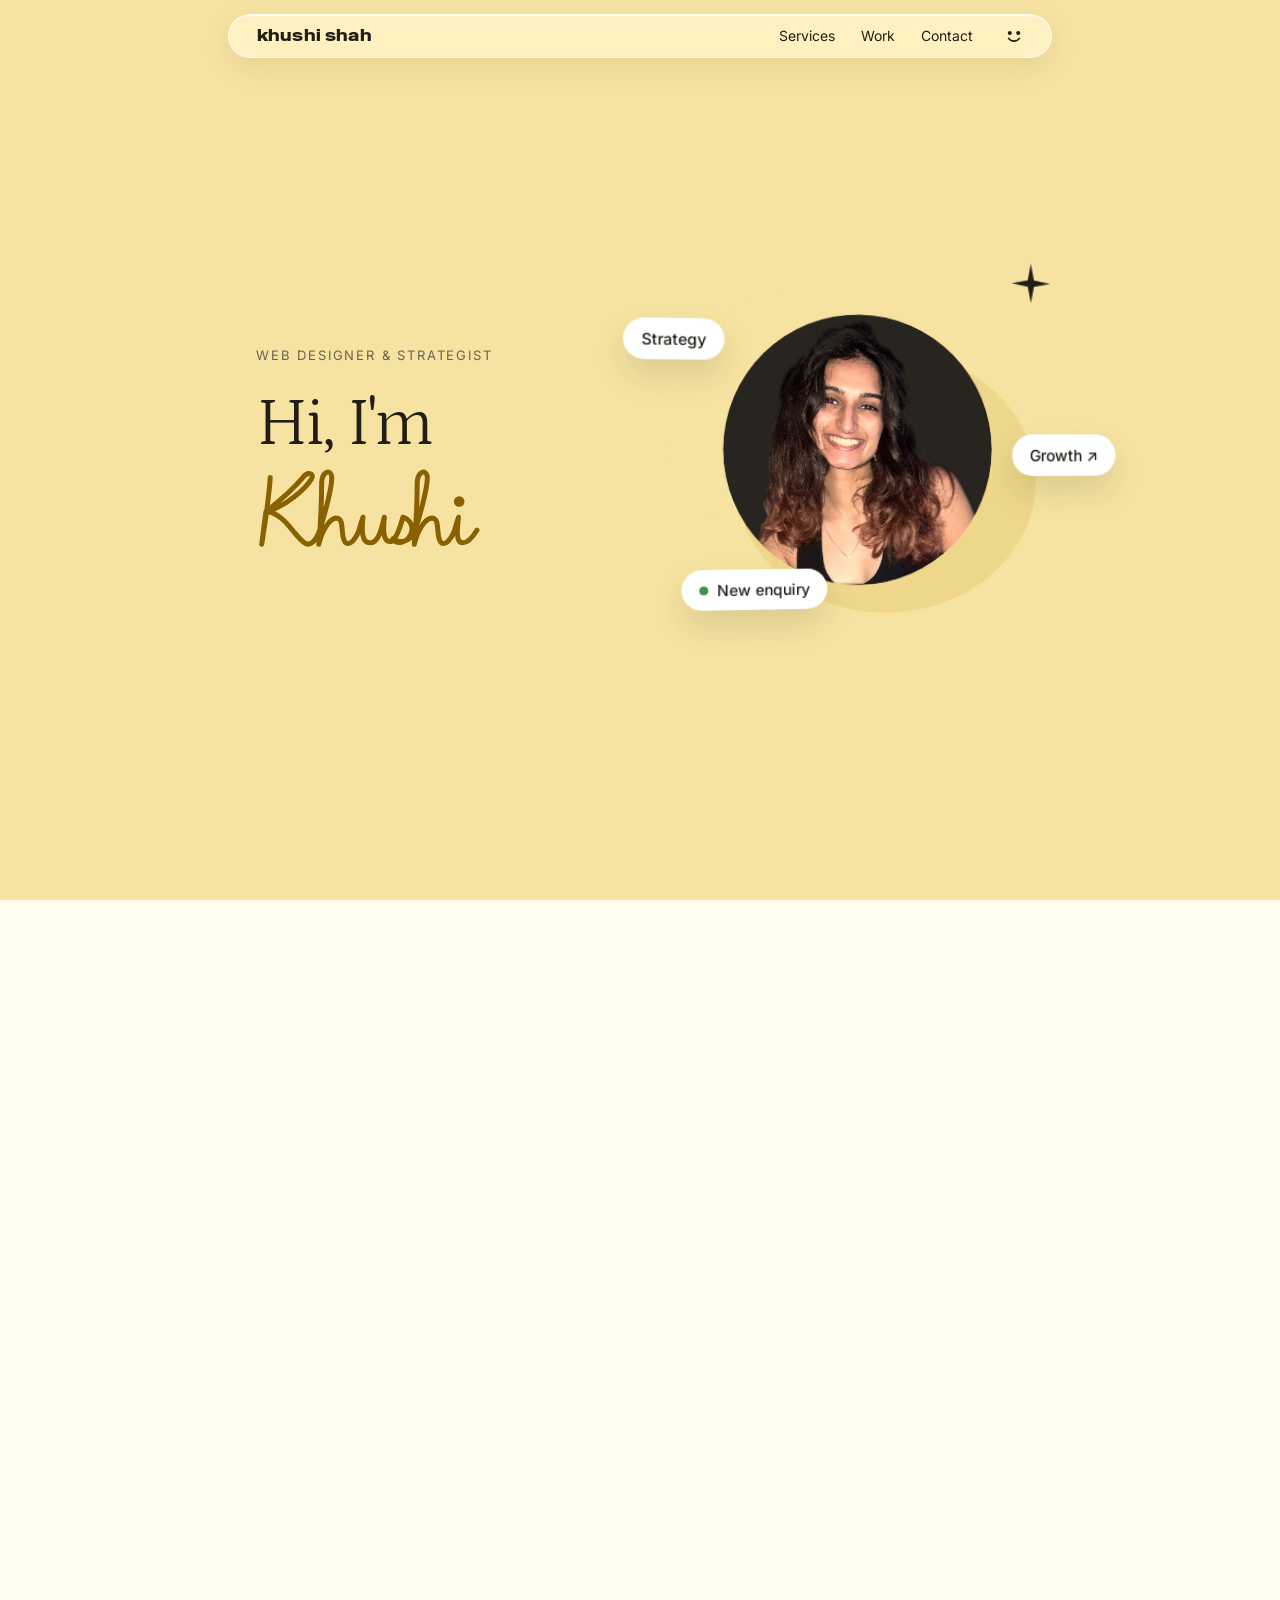
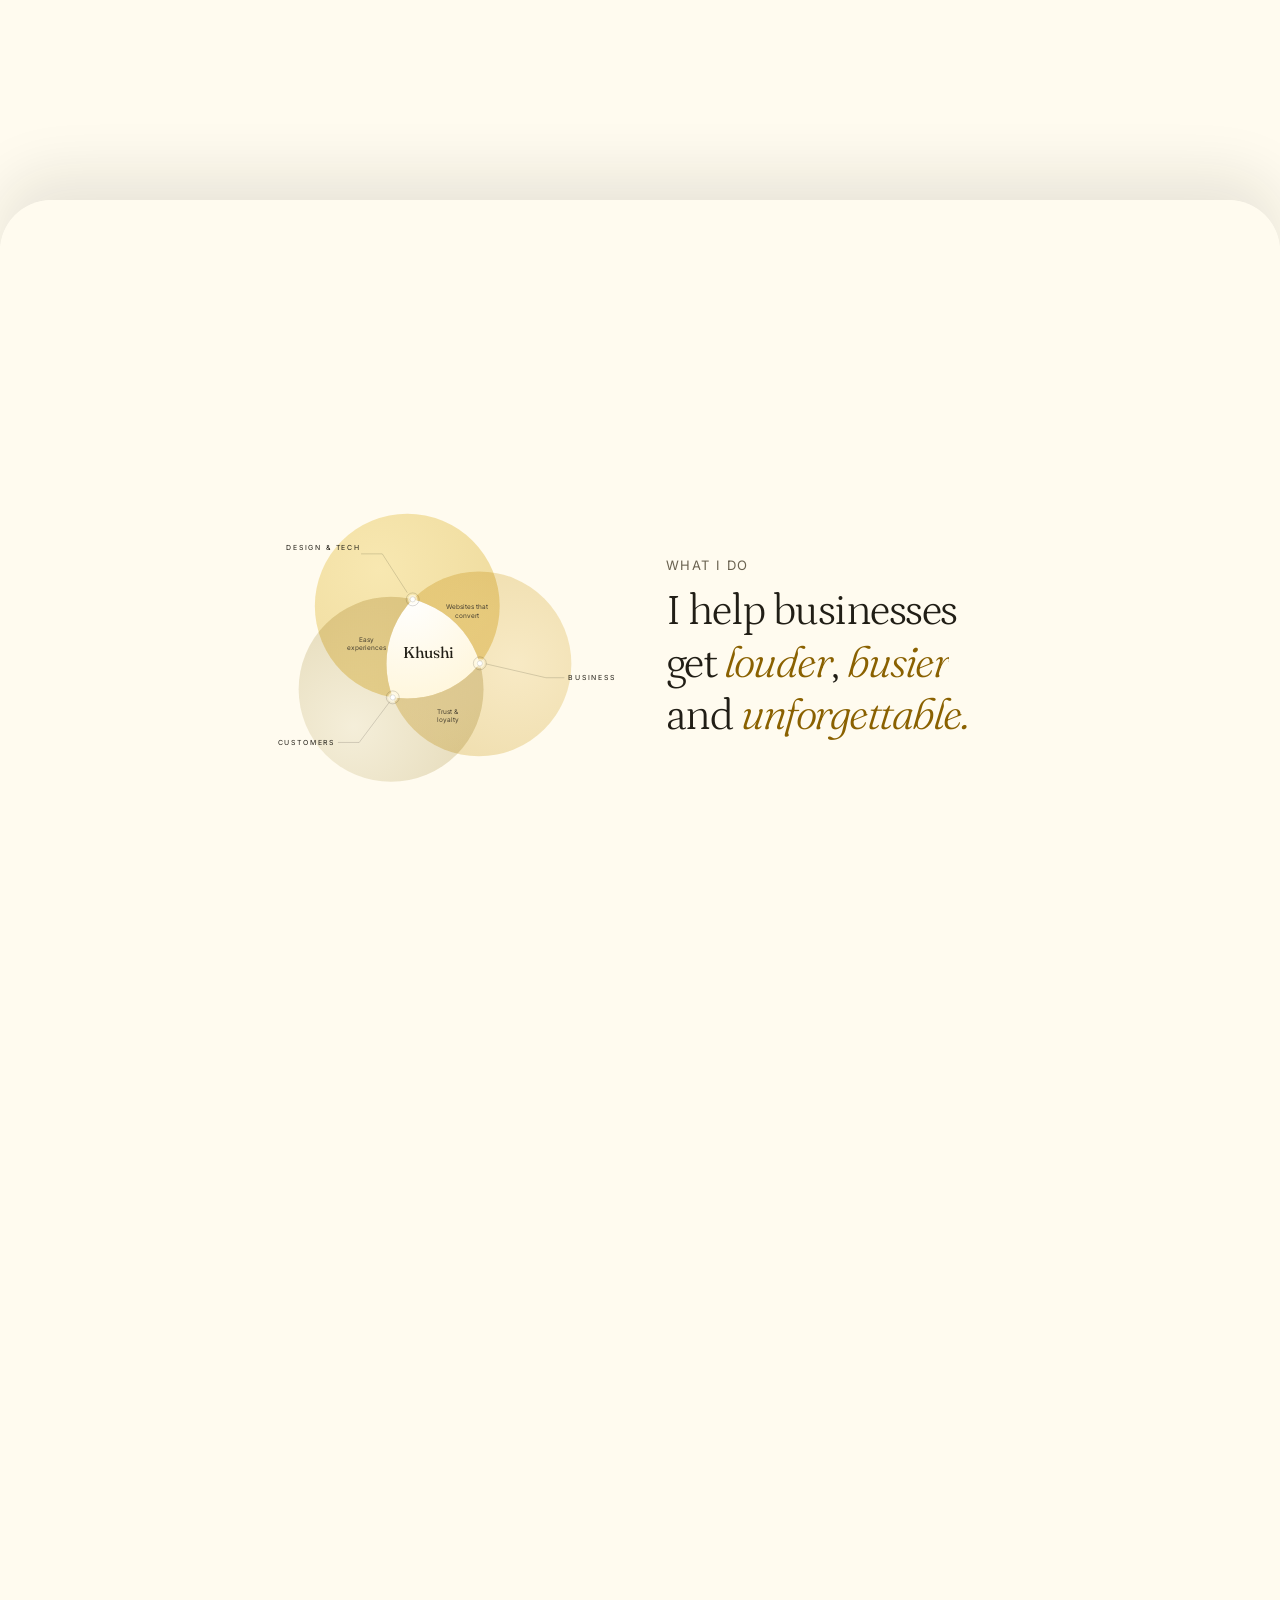
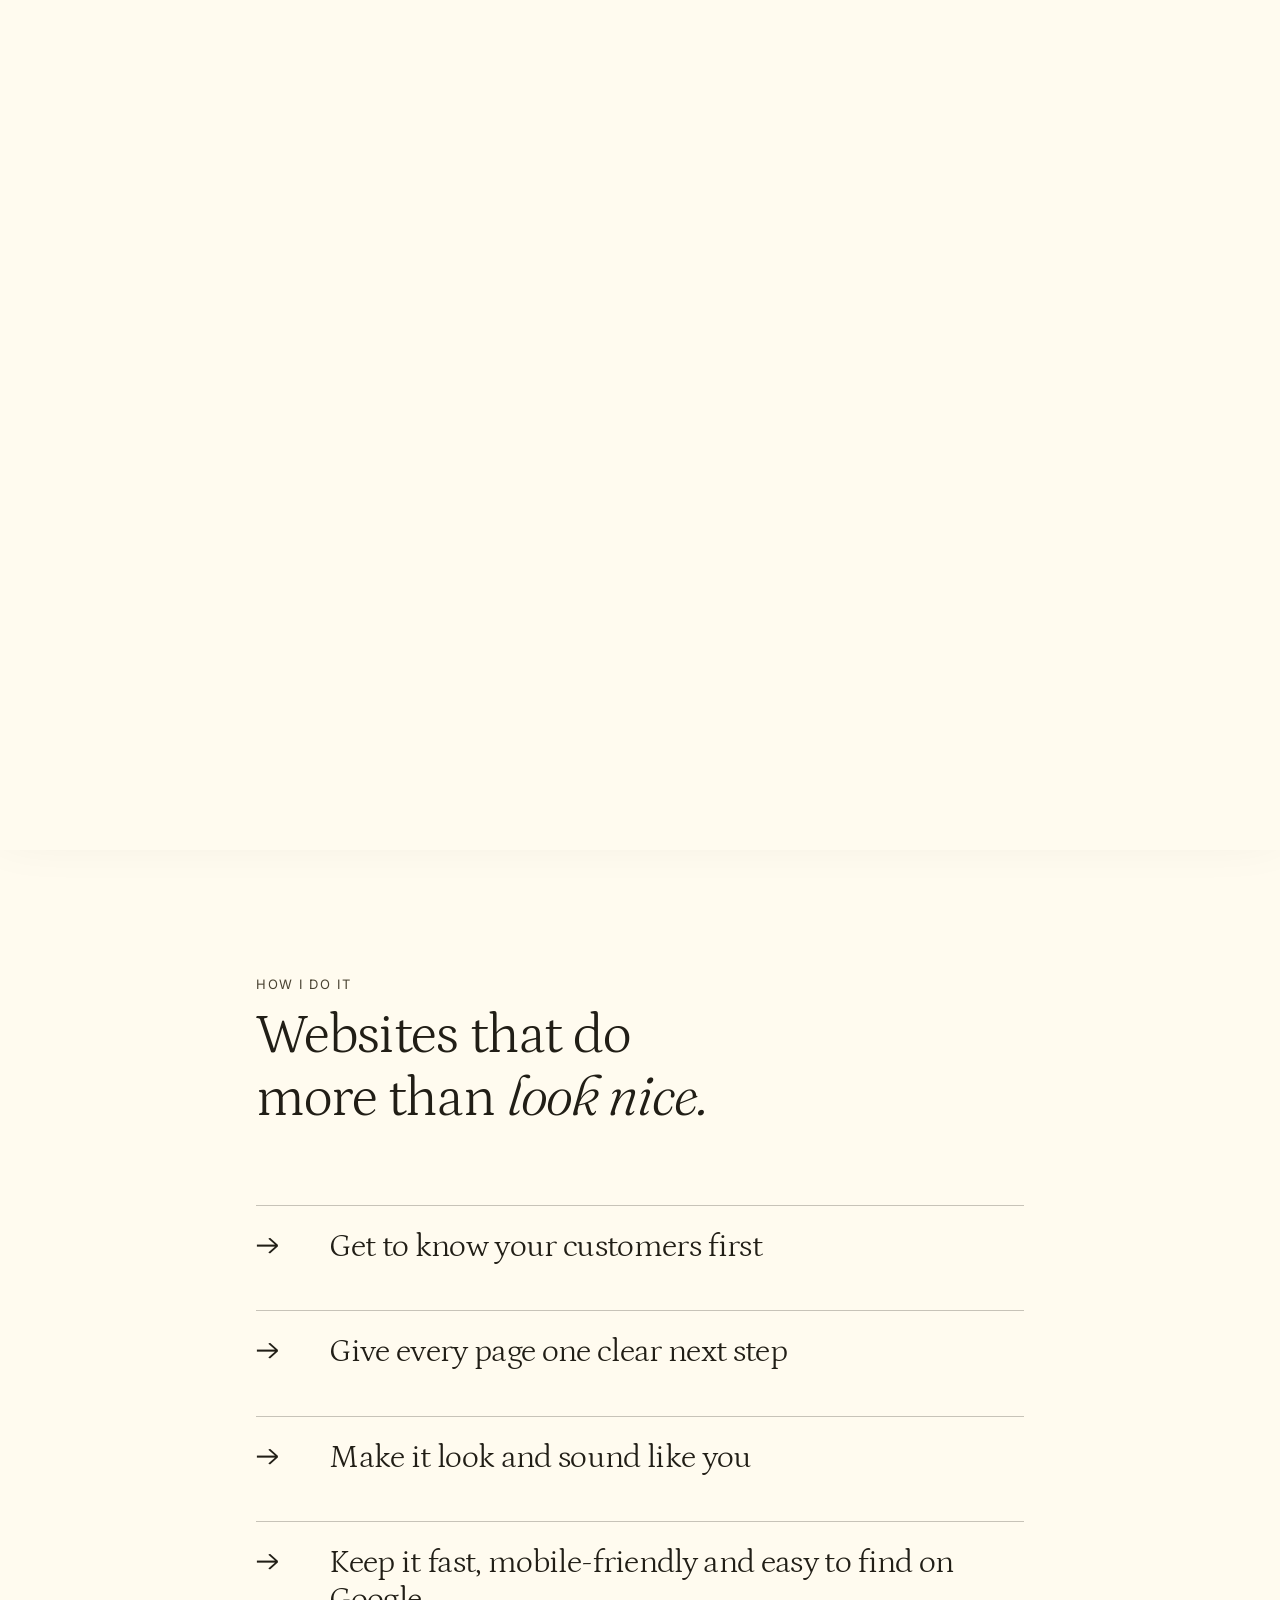
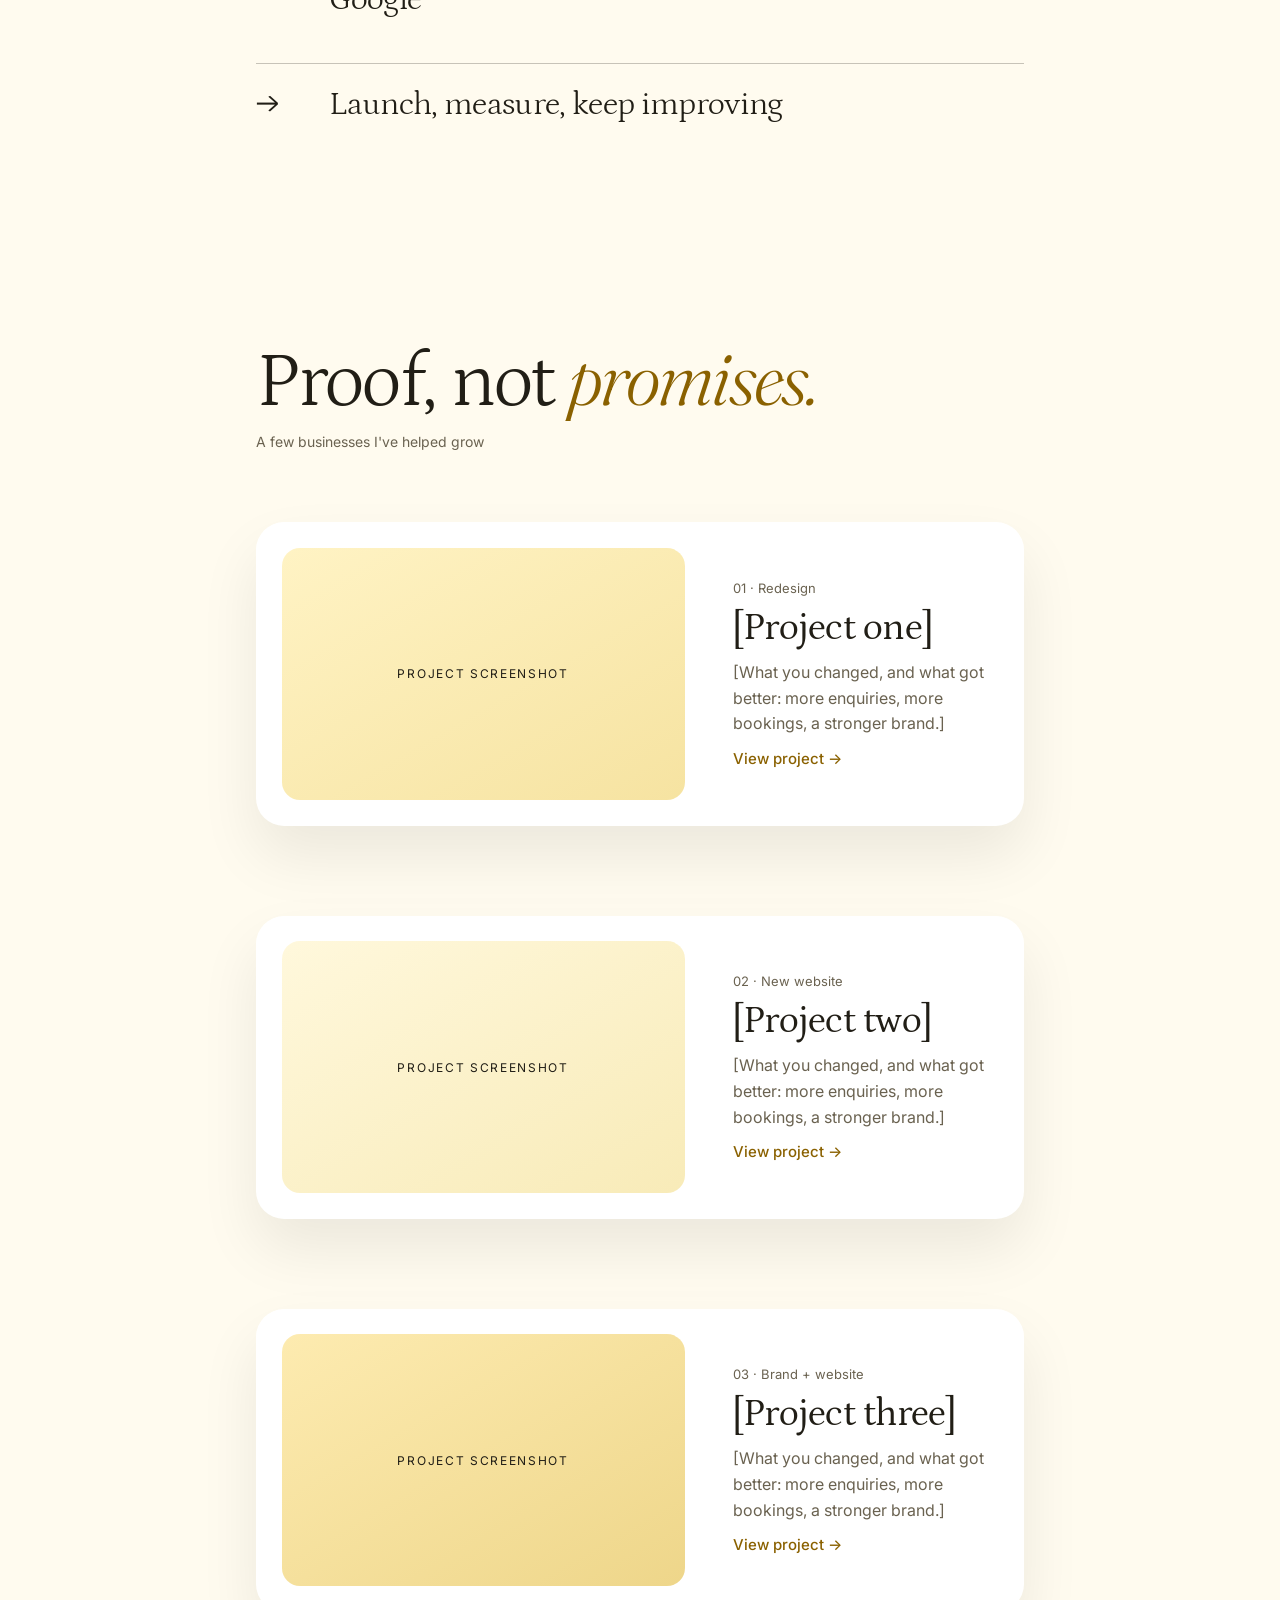
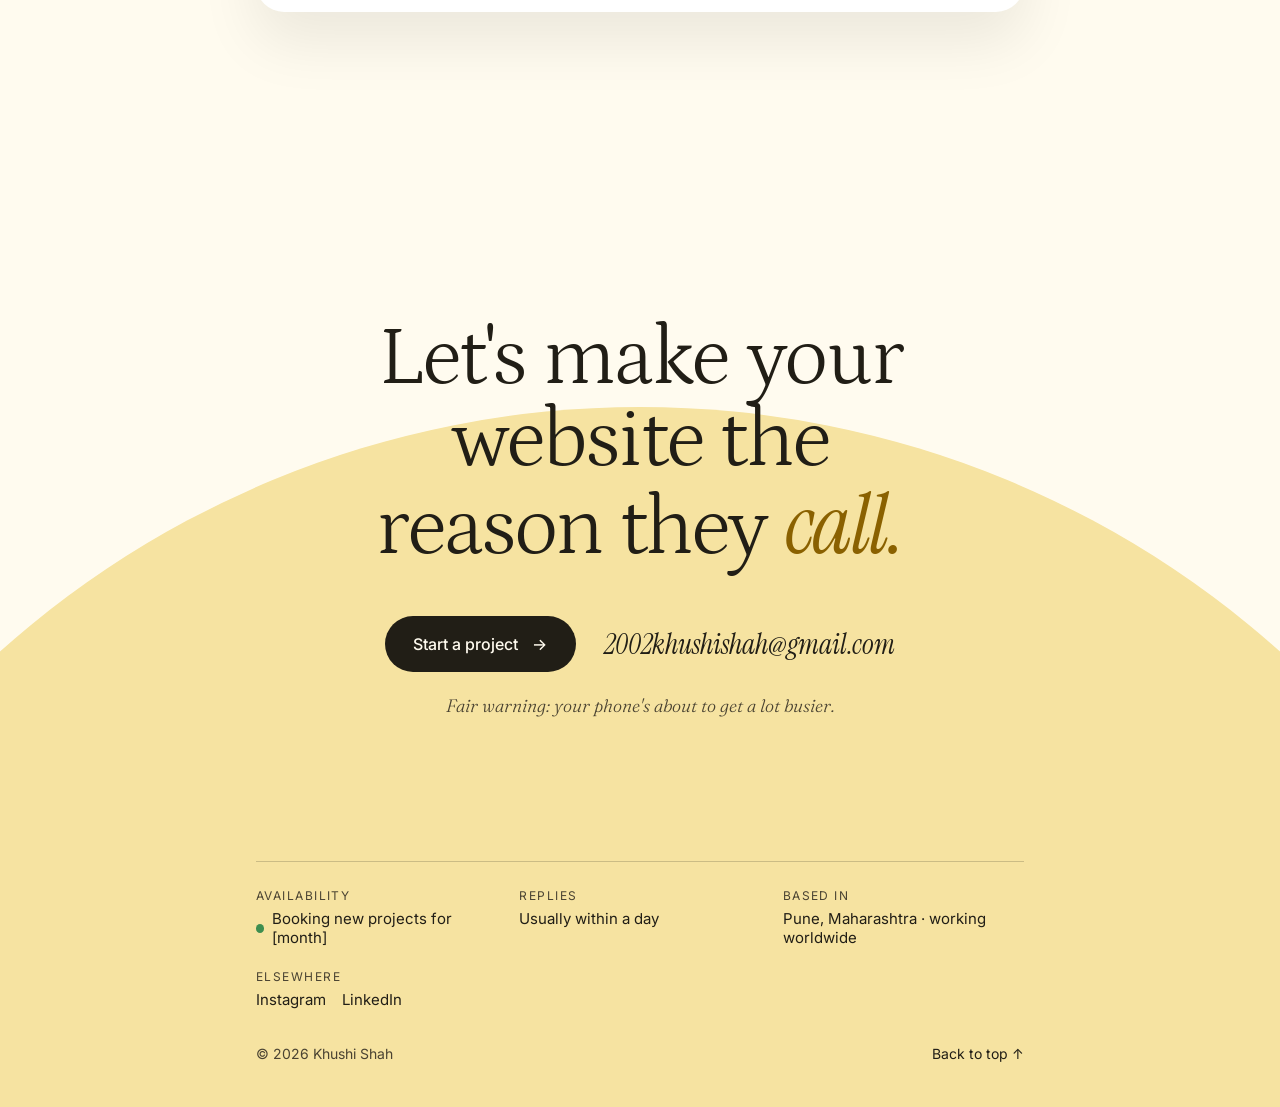
==== index.html @ 4d1496a6 "Build the portfolio landing page One-page butter-yellow site for small-business clients: loading scr" ====
<!doctype html>
<html lang="en">
<head>
<meta charset="utf-8">
<meta name="viewport" content="width=device-width, initial-scale=1">
<title>Khushi Shah · Web designer for small businesses, Pune</title>
<meta name="description" content="Clear, friendly websites for small businesses, designed to turn visitors into customers.">
<meta name="theme-color" content="#FFFBEF">
<link rel="icon" href="data:image/svg+xml,%3Csvg xmlns='http://www.w3.org/2000/svg' viewBox='0 0 64 64'%3E%3Ccircle cx='24' cy='24' r='18' fill='%23F6E3A1'/%3E%3Ccircle cx='40' cy='24' r='18' fill='%23EED68A' fill-opacity='.8'/%3E%3Ccircle cx='32' cy='40' r='18' fill='%23E3C46F' fill-opacity='.7'/%3E%3C/svg%3E">
<link rel="preconnect" href="https://fonts.googleapis.com">
<link rel="preconnect" href="https://fonts.gstatic.com" crossorigin>
<link href="https://fonts.googleapis.com/css2?family=Fraunces:ital,opsz,wght@0,9..144,300;0,9..144,500;1,9..144,300;1,9..144,500&amp;family=Instrument+Serif:ital@0;1&amp;family=Inter:wght@400;500&amp;family=Special+Gothic+Expanded+One&amp;family=Petrona:wght@300;400&amp;display=swap" rel="stylesheet">
<script>try{var t=localStorage.getItem('theme');if(t!=='dark')t='light';document.documentElement.setAttribute('data-theme',t);}catch(e){}</script>
<link rel="stylesheet" href="styles.css">
</head>
<body id="top">
<div class="t6y" style="timeline-scope: --t6ysvc; background: var(--bg); color: var(--ink); font-family: Inter, sans-serif; overflow: clip">

  <!-- 1. Loading screen: the signature it writes moves into the intro headline (script.js) -->
  <div class="t6y-loader" role="status" aria-label="Loading Khushi Shah's website">
    <svg class="ld-sig" role="img" aria-label="A smiley face whose smile unwinds into the handwritten name Khushi, with one eye becoming the dot of the i" viewBox="108 98 318 126" style="width: min(520px, 80vw); height: auto; overflow: visible; color: var(--ink)">
      <path class="ld-ink" d="M306 160 C290 196 234 196 218 160 C206 132 162 104 128 118 C126 150 120 186 116 212 C118 196 120 180 122 166 C140 152 162 132 174 118 C180 110 190 112 186 120 C178 134 150 158 124 166 C148 170 160 198 176 210 C184 216 192 206 196 196 C204 172 216 128 214 116 C212 106 200 110 200 128 C200 152 198 190 196 212 C202 188 214 172 224 176 C232 180 226 204 234 210 C240 214 248 204 252 194 C254 186 256 180 258 174 C256 192 256 210 268 210 C280 210 284 190 288 174 C286 192 286 210 298 208 C304 204 310 190 314 174 C326 178 330 190 324 200 C318 212 302 212 300 204 C308 212 324 208 330 196 C338 172 350 128 348 116 C346 106 334 110 334 128 C334 152 332 190 330 212 C336 188 348 172 358 176 C366 180 360 204 368 210 C374 214 382 204 386 194 C388 186 390 180 392 174 C390 192 388 210 398 210 C406 210 412 202 418 192" pathLength="1" fill="none" stroke="currentColor" stroke-width="7" stroke-linecap="round" stroke-linejoin="round"></path>
      <circle class="ld-eye ld-eyeL" cx="240" cy="128" r="9.5" fill="currentColor"></circle>
      <circle class="ld-eye ld-eyeR" cx="284" cy="128" r="9.5" fill="currentColor"></circle>
    </svg>
    <div class="ld-bar" aria-hidden="true"><i></i></div>
  </div>

  <div class="t6y-prog" aria-hidden="true" style="position: fixed; left: 0; right: 0; top: 0; height: 3px; background: var(--acc); transform-origin: left; z-index: 50"></div>
  <div class="t6y-fill" aria-hidden="true"></div>

  <!-- Navigation: fixed glass bar -->
    <nav class="t6y-nav" aria-label="Main"><a href="#top" class="t6y-logo" aria-label="Khushi Shah, home">khushi shah</a><span class="t6y-links"><a href="#services">Services</a><a href="#work">Work</a><a href="#hello">Contact</a><button type="button" class="t6y-theme" id="themeToggle" aria-label="Switch to dark mode" aria-pressed="false"><svg viewBox="0 0 40 40" aria-hidden="true"><circle class="t6y-eye" cx="13" cy="15" r="3.4" fill="currentColor"></circle><circle class="t6y-eye" cx="27" cy="15" r="3.4" fill="currentColor"></circle><path d="M11 24c4 6 14 6 18 0" fill="none" stroke="currentColor" stroke-width="2.8" stroke-linecap="round"></path></svg><span class="t6y-z" aria-hidden="true">z</span><span class="t6y-z" aria-hidden="true">z</span></button></span></nav>

  <!-- 2. Intro: "Hi, I'm Khushi" beside the layered photo (pinned, first screen) -->
  <section class="t6y-intro" aria-label="Introduction" style="position: relative; z-index: 1">
    <div style="position: sticky; top: 0; height: 100vh; overflow: clip; display: flex; align-items: center; justify-content: center">
      <div class="t6y-iout t6y-igrid">
        <div class="t6y-icopy">
          <span class="t6y-ifade t6y-role">WEB DESIGNER &amp; STRATEGIST</span>
          <h1 style="margin: 0; font-family: Petrona, Fraunces, serif; font-weight: 300; font-size: clamp(46px, 5.4vw, 92px); line-height: 1; letter-spacing: -0.04em"><span class="t6y-mask"><span class="t6y-irise">Hi, I'm</span></span> <span class="t6y-sigslot"><span class="t6y-sr">Khushi.</span><svg class="t6y-sigstatic" aria-hidden="true" viewBox="108 98 318 126"><path d="M306 160 C290 196 234 196 218 160 C206 132 162 104 128 118 C126 150 120 186 116 212 C118 196 120 180 122 166 C140 152 162 132 174 118 C180 110 190 112 186 120 C178 134 150 158 124 166 C148 170 160 198 176 210 C184 216 192 206 196 196 C204 172 216 128 214 116 C212 106 200 110 200 128 C200 152 198 190 196 212 C202 188 214 172 224 176 C232 180 226 204 234 210 C240 214 248 204 252 194 C254 186 256 180 258 174 C256 192 256 210 268 210 C280 210 284 190 288 174 C286 192 286 210 298 208 C304 204 310 190 314 174 C326 178 330 190 324 200 C318 212 302 212 300 204 C308 212 324 208 330 196 C338 172 350 128 348 116 C346 106 334 110 334 128 C334 152 332 190 330 212 C336 188 348 172 358 176 C366 180 360 204 368 210 C374 214 382 204 386 194 C388 186 390 180 392 174 C390 192 388 210 398 210 C406 210 412 202 418 192" pathLength="1" fill="none" stroke="currentColor" stroke-width="7" stroke-linecap="round" stroke-linejoin="round"></path><circle class="ld-eye t6y-sigdot" cx="284" cy="128" r="9.5" fill="currentColor"></circle></svg></span></h1>
        </div>
        <!-- Layered photo: each layer sits at its own depth (--z); script.js tilts the scene toward the mouse -->
        <div class="t6y-pwrap">
          <div class="t6y-pscene" id="pscene">
            <div class="t6y-pl" aria-hidden="true" style="--z: -80px; inset: -6% 8% 14% -14%"><span class="t6y-pc t6y-pop" style="background: #F6E3A1; animation-delay: 5.3s"></span></div>
            <div class="t6y-pl" aria-hidden="true" style="--z: -50px; inset: 16% -14% -6% 10%"><span class="t6y-pc t6y-pop" style="background: #EED68A; animation-delay: 5.45s"></span></div>
            <div class="t6y-pl" data-cursor="Hi!" style="--z: 0px; inset: 6%"><span class="t6y-pimg"><img src="assets/khushi.jpg" alt="Khushi smiling" width="900" height="900"></span></div>
            <div class="t6y-pl t6y-scatter" aria-hidden="true" style="--z: 90px; left: -22%; top: 12%; --sx: -26vw; --sy: -22vh"><span class="t6y-chip t6y-pop" style="animation-delay: 6.1s">Strategy</span></div>
            <div class="t6y-pl t6y-scatter" aria-hidden="true" style="--z: 130px; right: -20%; top: 46%; --sx: 28vw; --sy: -6vh"><span class="t6y-chip t6y-pop" style="animation-delay: 6.25s">Growth ↗</span></div>
            <div class="t6y-pl t6y-scatter" aria-hidden="true" style="--z: 70px; left: -6%; bottom: 2%; --sx: -18vw; --sy: 26vh"><span class="t6y-chip t6y-pop" style="animation-delay: 6.4s"><i></i>New enquiry</span></div>
            <div class="t6y-pl t6y-scatter" aria-hidden="true" style="--z: 160px; right: 2%; top: -2%; width: 12%; --sx: 18vw; --sy: -30vh"><span class="t6y-pop" style="display: block; animation-delay: 6.55s"><svg class="t6y-pstar" viewBox="0 0 24 24"><path d="M12 1 L13.8 10.2 L23 12 L13.8 13.8 L12 23 L10.2 13.8 L1 12 L10.2 10.2 Z" fill="currentColor"></path></svg></span></div>
          </div>
        </div>
      </div>
    </div>
  </section>

  <!-- 3. Hero: slides up over the pinned intro, then stays pinned for 150vh so the Venn diagram can finish drawing -->
  <header id="hero" class="t6y-heropanel" style="position: relative; z-index: 2; height: 250vh; overflow: clip">
    <div class="t6y-herostick" style="position: sticky; top: 0; height: 100vh; min-height: 560px; overflow: clip">
    <div class="t6y-heroin" style="position: absolute; inset: 0; pointer-events: none">
      <svg class="t6y-venn" role="img" aria-label="Venn diagram: Design and tech, Business and Customers overlap. Websites that convert, easy experiences and trust and loyalty sit in the overlaps, with Khushi at the center." viewBox="0 0 720 600" style="position: absolute; left: 34%; top: 50%; width: min(440px, 26vw); height: auto; transform: translate(-50%,-50%); overflow: visible">
        <defs>
          <radialGradient id="vgA" cx="35%" cy="30%" r="75%"><stop offset="0" stop-color="#F6E3A1"></stop><stop offset="1" stop-color="#EBD48A"></stop></radialGradient>
          <radialGradient id="vgB" cx="70%" cy="50%" r="75%"><stop offset="0" stop-color="#F3DFA8"></stop><stop offset="1" stop-color="#E2C77A"></stop></radialGradient>
          <radialGradient id="vgC" cx="30%" cy="70%" r="75%"><stop offset="0" stop-color="#F1EAD2"></stop><stop offset="1" stop-color="#DCCFA6"></stop></radialGradient>
          <radialGradient id="vgM" cx="50%" cy="45%" r="60%"><stop offset="0" stop-color="#FFFFFF"></stop><stop offset="1" stop-color="#FFF6DA"></stop></radialGradient>
          <clipPath id="vcB2"><circle cx="455" cy="330" r="200"></circle></clipPath>
          <clipPath id="vcC2"><circle cx="265" cy="385" r="200"></circle></clipPath>
        </defs>
        <circle class="t6y-vcir t6y-va" cx="300" cy="205" r="200" fill="url(#vgA)" fill-opacity=".8" style="mix-blend-mode: multiply"></circle>
        <circle class="t6y-vcir t6y-vb" cx="455" cy="330" r="200" fill="url(#vgB)" fill-opacity=".6" style="mix-blend-mode: multiply; animation-delay: .2s, 1.8s"></circle>
        <circle class="t6y-vcir t6y-vc2" cx="265" cy="385" r="200" fill="url(#vgC)" fill-opacity=".75" style="mix-blend-mode: multiply; animation-delay: .4s, 2s"></circle>
        <g clip-path="url(#vcB2)"><circle class="t6y-vmid2" cx="300" cy="205" r="200" fill="url(#vgM)" clip-path="url(#vcC2)"></circle></g>
        <g class="t6y-vlines" fill="none" style="stroke: var(--ink)" stroke-opacity=".35" stroke-width="1">
          <path class="t6y-lead" pathLength="1" d="M200 92 H246 L300 176"></path>
          <path class="t6y-lead" pathLength="1" d="M640 360 H600 L470 330" style="animation-delay: 1.9s"></path>
          <path class="t6y-lead" pathLength="1" d="M150 500 H196 L262 412" style="animation-delay: 2s"></path>
        </g>
        <g class="t6y-vout" style="font-family: Inter, sans-serif; font-size: 15px; letter-spacing: 4px; fill: var(--ink)">
          <text x="200" y="84" text-anchor="end">DESIGN &amp; TECH</text>
          <text x="648" y="365">BUSINESS</text>
          <text x="144" y="505" text-anchor="end">CUSTOMERS</text>
        </g>
        <g class="t6y-vpair" style="font-family: Inter, sans-serif; font-size: 14px; fill: #4A4332" text-anchor="middle">
          <text x="430" y="212">Websites that</text><text x="430" y="230">convert</text>
          <text x="212" y="282">Easy</text><text x="212" y="300">experiences</text>
          <text x="388" y="438">Trust &amp;</text><text x="388" y="456">loyalty</text>
        </g>
        <g class="t6y-node" style="animation-delay: 1.7s"><circle class="t6y-ping" cx="311.7" cy="190.5" r="14" fill="none" stroke="#211E16" stroke-opacity=".35" stroke-width="1" style="animation-delay: 2.1s"></circle><circle cx="311.7" cy="190.5" r="10" fill="#FFFBEF" fill-opacity=".6"></circle><circle cx="311.7" cy="190.5" r="5.5" fill="#FFFFFF" stroke="#211E16" stroke-opacity=".25"></circle></g>
        <g class="t6y-node" style="animation-delay: 1.8s"><circle class="t6y-ping" cx="457.0" cy="328.9" r="14" fill="none" stroke="#211E16" stroke-opacity=".35" stroke-width="1" style="animation-delay: 2.2s"></circle><circle cx="457.0" cy="328.9" r="10" fill="#FFFBEF" fill-opacity=".6"></circle><circle cx="457.0" cy="328.9" r="5.5" fill="#FFFFFF" stroke="#211E16" stroke-opacity=".25"></circle></g>
        <g class="t6y-node" style="animation-delay: 1.9s"><circle class="t6y-ping" cx="268.6" cy="402.5" r="14" fill="none" stroke="#211E16" stroke-opacity=".35" stroke-width="1" style="animation-delay: 2.3s"></circle><circle cx="268.6" cy="402.5" r="10" fill="#FFFBEF" fill-opacity=".6"></circle><circle cx="268.6" cy="402.5" r="5.5" fill="#FFFFFF" stroke="#211E16" stroke-opacity=".25"></circle></g>
        <text class="t6y-vname" x="345" y="318" text-anchor="middle" style="font-family: Fraunces, serif; font-size: 34px; fill: #211E16">Khushi</text>
      </svg>
    </div>
    <div class="t6y-heroin t6y-hcol" style="position: relative; height: 100%; display: flex; flex-direction: column; justify-content: center; padding: 0 var(--side) 0 52%; gap: 24px; transform-origin: 0 50%; pointer-events: none">
      <span class="t6y-load" style="font-size: 13px; letter-spacing: .12em; color: var(--soft); margin-bottom: -8px">WHAT I DO</span>
      <h2 class="t6y-hh" style="margin: 0; font-family: Petrona, Fraunces, serif; font-weight: 300; font-size: clamp(38px, 3.4vw, 60px); line-height: 1.06; letter-spacing: -0.035em"><span class="t6y-mask"><span class="t6y-rise">I help businesses</span></span><br><span class="t6y-mask"><span class="t6y-rise" style="animation-delay: .12s">get <em style="color: var(--acct)">louder</em>, <em style="color: var(--acct)">busier</em></span></span><br><span class="t6y-mask"><span class="t6y-rise" style="animation-delay: .24s">and <em style="color: var(--acct)">unforgettable.</em></span></span></h2>
      <div class="t6y-notif" aria-hidden="true" style="flex-direction: column; gap: 10px; margin-top: 8px"><div class="t6y-n4" style="animation-delay: 0.9s; display: flex; gap: 12px; align-items: center; padding: 11px 13px; border-radius: 18px; background: var(--card); box-shadow: 0 10px 24px rgba(33,30,22,0.1)"><span style="width: 34px; height: 34px; flex: 0 0 auto; border-radius: 10px; background: var(--acc); display: flex; align-items: center; justify-content: center; font-family: Fraunces, serif; font-size: 17px">K</span><span style="display: flex; flex-direction: column; gap: 2px; flex: 1"><span style="display: flex; justify-content: space-between; font-size: 14px; font-weight: 500"><span>New booking</span><span style="font-size: 11px; color: var(--soft); font-weight: 400">now</span></span><span style="font-size: 13px; color: var(--soft)">Tuesday, 10:30</span></span></div><div class="t6y-n4" style="animation-delay: 1.7s; display: flex; gap: 12px; align-items: center; padding: 11px 13px; border-radius: 18px; background: var(--card); box-shadow: 0 10px 24px rgba(33,30,22,0.1)"><span style="width: 34px; height: 34px; flex: 0 0 auto; border-radius: 10px; background: var(--acc); display: flex; align-items: center; justify-content: center; font-family: Fraunces, serif; font-size: 17px">K</span><span style="display: flex; flex-direction: column; gap: 2px; flex: 1"><span style="display: flex; justify-content: space-between; font-size: 14px; font-weight: 500"><span>New enquiry</span><span style="font-size: 11px; color: var(--soft); font-weight: 400">now</span></span><span style="font-size: 13px; color: var(--soft)">"Do you deliver?"</span></span></div><div class="t6y-n4" style="animation-delay: 2.5s; display: flex; gap: 12px; align-items: center; padding: 11px 13px; border-radius: 18px; background: var(--card); box-shadow: 0 10px 24px rgba(33,30,22,0.1)"><span style="width: 34px; height: 34px; flex: 0 0 auto; border-radius: 10px; background: var(--acc); display: flex; align-items: center; justify-content: center; font-family: Fraunces, serif; font-size: 17px">K</span><span style="display: flex; flex-direction: column; gap: 2px; flex: 1"><span style="display: flex; justify-content: space-between; font-size: 14px; font-weight: 500"><span>New customer</span><span style="font-size: 11px; color: var(--soft); font-weight: 400">now</span></span><span style="font-size: 13px; color: var(--soft)">Found you on Google</span></span></div><div class="t6y-n4" style="animation-delay: 3.3s; display: flex; gap: 12px; align-items: center; padding: 11px 13px; border-radius: 18px; background: var(--card); box-shadow: 0 10px 24px rgba(33,30,22,0.1)"><span style="width: 34px; height: 34px; flex: 0 0 auto; border-radius: 10px; background: var(--acc); display: flex; align-items: center; justify-content: center; font-family: Fraunces, serif; font-size: 17px">K</span><span style="display: flex; flex-direction: column; gap: 2px; flex: 1"><span style="display: flex; justify-content: space-between; font-size: 14px; font-weight: 500"><span>New order</span><span style="font-size: 11px; color: var(--soft); font-weight: 400">now</span></span><span style="font-size: 13px; color: var(--soft)">Paid online</span></span></div></div>
      <p class="t6y-notifcap" style="margin: 0; font-size: 15px; line-height: 1.6; color: var(--soft)">I design websites that keep your phone buzzing.</p>
    </div>
    </div>
  </header>

  <!-- 4. Services -->
  <section id="services" class="t6y-svc" style="position: relative; z-index: 1; --soft: var(--onacc); --line: rgba(33,30,22,0.25); --acct: var(--ink); padding: 14vh var(--side); display: flex; flex-wrap: wrap; gap: 6vw">
    <div style="flex: 1 1 280px">
      <div style="position: sticky; top: 18vh; display: flex; flex-direction: column; gap: 14px">
        <span style="font-size: 13px; letter-spacing: .12em; color: var(--soft)">HOW I DO IT</span>
        <h2 style="margin: 0; font-family: Petrona, Fraunces, serif; font-weight: 300; font-size: clamp(36px, 4.4vw, 60px); line-height: 1.05; letter-spacing: -0.02em"><span class="t6y-m"><span>Websites that do</span></span><span class="t6y-m"><span>more than <em>look nice.</em></span></span></h2>
      </div>
    </div>
    <div class="t6y-how" style="flex: 1.4 1 420px">
      <ol>
      <li class="t6y-hl"><span class="t6y-m"><span>Get to know your customers first</span></span></li>
      <li class="t6y-hl"><span class="t6y-m"><span>Give every page one clear next step</span></span></li>
      <li class="t6y-hl"><span class="t6y-m"><span>Make it look and sound like you</span></span></li>
      <li class="t6y-hl"><span class="t6y-m"><span>Keep it fast, mobile-friendly and easy to find on Google</span></span></li>
      <li class="t6y-hl"><span class="t6y-m"><span>Launch, measure, keep improving</span></span></li>
      </ol>
    </div>
  </section>

  <!-- 5. Work -->
  <!-- TODO: replace the three project placeholders (name, type, 16:10 screenshot, one-line result, link) -->
  <section id="work" style="position: relative; z-index: 1; background: var(--bg); padding: 10vh var(--side) 16vh">
    <div class="t6y-in" style="display: flex; justify-content: space-between; align-items: baseline; flex-wrap: wrap; gap: 12px; margin-bottom: 8vh">
      <h2 style="margin: 0; font-family: Petrona, Fraunces, serif; font-weight: 300; font-size: clamp(44px, 6vw, 84px); letter-spacing: -0.03em; line-height: 1"><span class="t6y-m"><span>Proof, not <em style="color: var(--acct)">promises.</em></span></span></h2>
      <span style="font-size: 14px; color: var(--soft)">A few businesses I've helped grow</span>
    </div>
    <div style="display: flex; flex-direction: column; gap: 10vh">
      <a href="#" data-cursor="View" style="position: sticky; top: 10vh; display: block; text-decoration: none">
        <div class="t6y-card" style="border-radius: 28px; background: var(--card); box-shadow: 0 30px 60px rgba(0,0,0,0.08); padding: clamp(16px, 2vw, 26px); display: flex; flex-wrap: wrap; gap: clamp(18px, 3vw, 40px); align-items: center">
          <div class="t6y-tilt" style="flex: 1.5 1 380px; aspect-ratio: 16 / 10; border-radius: 18px; overflow: clip"><div class="t6y-par" style="width: 100%; height: 100%; background: linear-gradient(150deg,#FFF3C4,#F6E3A1); display: flex; align-items: center; justify-content: center; font-size: 12px; letter-spacing: .14em; color: #211E16">PROJECT SCREENSHOT</div></div>
          <div style="flex: 1 1 240px; display: flex; flex-direction: column; gap: 12px; padding: 10px">
            <span style="font-size: 13px; color: var(--soft)">01 · Redesign</span>
            <span style="font-family: Petrona, Fraunces, serif; font-size: clamp(30px, 3vw, 42px); line-height: 1.05; letter-spacing: -0.02em">[Project one]</span>
            <span style="font-size: 16px; line-height: 1.6; color: var(--soft)">[What you changed, and what got better: more enquiries, more bookings, a stronger brand.]</span>
            <span style="font-size: 15px; font-weight: 500; color: var(--acct)">View project →</span>
          </div>
        </div>
      </a>
      <a href="#" data-cursor="View" style="position: sticky; top: calc(10vh + 24px); display: block; text-decoration: none">
        <div class="t6y-card" style="border-radius: 28px; background: var(--card); box-shadow: 0 30px 60px rgba(0,0,0,0.08); padding: clamp(16px, 2vw, 26px); display: flex; flex-wrap: wrap; gap: clamp(18px, 3vw, 40px); align-items: center">
          <div class="t6y-tilt" style="flex: 1.5 1 380px; aspect-ratio: 16 / 10; border-radius: 18px; overflow: clip"><div class="t6y-par" style="width: 100%; height: 100%; background: linear-gradient(150deg,#FFF8DC,#F8EBB8); display: flex; align-items: center; justify-content: center; font-size: 12px; letter-spacing: .14em; color: #211E16">PROJECT SCREENSHOT</div></div>
          <div style="flex: 1 1 240px; display: flex; flex-direction: column; gap: 12px; padding: 10px">
            <span style="font-size: 13px; color: var(--soft)">02 · New website</span>
            <span style="font-family: Petrona, Fraunces, serif; font-size: clamp(30px, 3vw, 42px); line-height: 1.05; letter-spacing: -0.02em">[Project two]</span>
            <span style="font-size: 16px; line-height: 1.6; color: var(--soft)">[What you changed, and what got better: more enquiries, more bookings, a stronger brand.]</span>
            <span style="font-size: 15px; font-weight: 500; color: var(--acct)">View project →</span>
          </div>
        </div>
      </a>
      <a href="#" data-cursor="View" style="position: sticky; top: calc(10vh + 48px); display: block; text-decoration: none">
        <div class="t6y-card" style="border-radius: 28px; background: var(--card); box-shadow: 0 30px 60px rgba(0,0,0,0.08); padding: clamp(16px, 2vw, 26px); display: flex; flex-wrap: wrap; gap: clamp(18px, 3vw, 40px); align-items: center">
          <div class="t6y-tilt" style="flex: 1.5 1 380px; aspect-ratio: 16 / 10; border-radius: 18px; overflow: clip"><div class="t6y-par" style="width: 100%; height: 100%; background: linear-gradient(150deg,#FDEBB0,#EED68A); display: flex; align-items: center; justify-content: center; font-size: 12px; letter-spacing: .14em; color: #211E16">PROJECT SCREENSHOT</div></div>
          <div style="flex: 1 1 240px; display: flex; flex-direction: column; gap: 12px; padding: 10px">
            <span style="font-size: 13px; color: var(--soft)">03 · Brand + website</span>
            <span style="font-family: Petrona, Fraunces, serif; font-size: clamp(30px, 3vw, 42px); line-height: 1.05; letter-spacing: -0.02em">[Project three]</span>
            <span style="font-size: 16px; line-height: 1.6; color: var(--soft)">[What you changed, and what got better: more enquiries, more bookings, a stronger brand.]</span>
            <span style="font-size: 15px; font-weight: 500; color: var(--acct)">View project →</span>
          </div>
        </div>
      </a>
    </div>
  </section>

  <!-- 6. Footer: a butter-yellow sun rises from the bottom as you scroll in -->
  <footer id="hello" class="t6y-sunset">
    <div class="t6y-sun" aria-hidden="true"></div>
    <div class="t6y-suncontent">
      <h2 class="t6y-in">Let's make your website the reason they <em>call.</em></h2>
      <div class="t6y-in t6y-sunrow">
        <a class="t6y-pill" data-cursor-plain href="mailto:2002khushishah@gmail.com?subject=New%20website%20project"><span>Start a project</span><span class="t6y-parrow" aria-hidden="true"><i>&#8594;</i><i>&#8594;</i></span></a>
        <a class="t6y-fmail" data-cursor="Say hi" href="mailto:2002khushishah@gmail.com">2002khushishah@gmail.com</a>
      </div>
      <p class="t6y-in t6y-quip">Fair warning: your phone's about to get a lot busier.</p>
      <div class="t6y-in" style="display: grid; grid-template-columns: repeat(auto-fit, minmax(180px, 1fr)); gap: 22px; margin-top: 16vh; padding-top: 26px; border-top: 1px solid rgba(33,30,22,0.2); font-size: 15px; color: var(--onacc)">
        <!-- TODO: availability month -->
        <div style="display: flex; flex-direction: column; gap: 6px"><span style="font-size: 12px; letter-spacing: .12em">AVAILABILITY</span><span style="display: flex; align-items: center; gap: 8px; color: var(--ink)"><i class="t6y-live" aria-hidden="true" style="width: 9px; height: 9px; border-radius: 50%; background: #3E8E4F"></i>Booking new projects for [month]</span></div>
        <div style="display: flex; flex-direction: column; gap: 6px"><span style="font-size: 12px; letter-spacing: .12em">REPLIES</span><span style="color: var(--ink)">Usually within a day</span></div>
        <div style="display: flex; flex-direction: column; gap: 6px"><span style="font-size: 12px; letter-spacing: .12em">BASED IN</span><span style="color: var(--ink)">Pune, Maharashtra · working worldwide</span></div>
        <!-- TODO: Instagram and LinkedIn links -->
        <div style="display: flex; flex-direction: column; gap: 6px"><span style="font-size: 12px; letter-spacing: .12em">ELSEWHERE</span><span style="display: flex; gap: 16px; color: var(--ink)"><a href="#" style="text-decoration: none">Instagram</a><a href="#" style="text-decoration: none">LinkedIn</a></span></div>
      </div>
      <div class="t6y-fend" style="display: flex; flex-wrap: wrap; justify-content: space-between; gap: 12px 24px; font-size: 14px; color: var(--onacc)"><span>&#169; 2026 Khushi Shah</span><a href="#top" style="text-decoration: none; color: var(--ink)">Back to top &#8593;</a></div>
    </div>
  </footer>
  <!-- Stars shown briefly when switching to dark mode (script.js fills them in) -->
  <div class="t6y-stars" aria-hidden="true"></div>

  <!-- Custom cursor (mouse only; script.js moves it) -->
  <div class="t6y-cring" aria-hidden="true"><span></span></div>
  <div class="t6y-cdot" aria-hidden="true"></div>
</div>

<script src="script.js"></script>
</body>
</html>
---- styles.css ----
body{margin:0}
.t6y{--bg:#FFFBEF;--ink:#211E16;--soft:#6A6250;--acc:#F6E3A1;--acct:#8A6100;--tint:#FBF1CC;--onacc:#4A4332;--line:rgba(33,30,22,0.15);--card:#FFFFFF;--side:clamp(24px,20vw,400px);--sun:var(--acc);--fill:var(--acc);--hl:var(--acc)}
/* ---------- dark mode: the same brand at night ----------
   ink and cream swap, butter and gold stay; the footer sun becomes a soft moon and the Services flood a warm brown */
html{background:#FFFBEF}
html[data-theme="dark"]{background:#17140F;color-scheme:dark}
html[data-theme="dark"] .t6y{--bg:#17140F;--ink:#F5EEDC;--soft:#B5AA91;--acct:#E3C46F;--tint:#2A2418;--onacc:#C9BDA0;--line:rgba(245,238,220,0.14);--card:#221E17;--sun:#2A2519;--fill:#241F16;--hl:rgba(246,227,161,0.22)}
html[data-theme="dark"] #services{--line:rgba(245,238,220,0.2) !important}
html[data-theme="dark"] .t6y-sun{box-shadow:0 0 140px 20px rgba(246,227,161,.10),inset 0 2px 0 rgba(246,227,161,.25)}
html[data-theme="dark"] .t6y-nav{background:rgba(23,20,15,.55);border-color:rgba(245,238,220,.12);box-shadow:0 10px 30px rgba(0,0,0,.3),inset 0 1px 0 rgba(245,238,220,.06)}
@supports not ((backdrop-filter:blur(1px)) or (-webkit-backdrop-filter:blur(1px))){html[data-theme="dark"] .t6y-nav{background:rgba(23,20,15,.94)}}
/* while switching, colours fade instead of snapping */
html.t6y-theming .t6y,html.t6y-theming .t6y *,html.t6y-theming .t6y *::before{transition:background-color .9s ease,color .9s ease,border-color .9s ease,fill .9s ease,stroke .9s ease,box-shadow .9s ease !important}
/* one side margin for every section; phones keep a normal gutter */
@media (max-width: 760px){.t6y{--side:24px}}
.t6y a{color:var(--ink)}.t6y a:hover{color:var(--acct)}
.t6y a:focus-visible{outline:2px solid var(--ink);outline-offset:4px;border-radius:4px}

/* ---------- navigation: fixed glass bar ---------- */
.t6y-nav{position:fixed;z-index:60;top:14px;left:max(12px,calc(var(--side) - 28px));right:max(12px,calc(var(--side) - 28px));display:flex;justify-content:space-between;align-items:center;gap:16px;padding:12px clamp(18px,2.4vw,28px);border-radius:999px;font-size:14px;
  background:rgba(255,251,239,.55);-webkit-backdrop-filter:blur(16px) saturate(1.5);backdrop-filter:blur(16px) saturate(1.5);
  border:1px solid rgba(255,255,255,.65);box-shadow:0 10px 30px rgba(33,30,22,.08),inset 0 1px 0 rgba(255,255,255,.7)}
.t6y-nav a{text-decoration:none}
.t6y-logo{font-family:"Special Gothic Expanded One","Arial Black",sans-serif;font-weight:400;font-size:16px;letter-spacing:.01em;line-height:1}
.t6y-links{display:flex;gap:26px}
@supports not ((backdrop-filter:blur(1px)) or (-webkit-backdrop-filter:blur(1px))){.t6y-nav{background:rgba(255,251,239,.94)}}
@media (max-width: 760px){.t6y-nav{top:10px;padding:10px 16px}.t6y-logo{font-size:13px}.t6y-links{gap:16px;font-size:13px}}
#services,#work,#hello{scroll-margin-top:84px}
/* headings are Petrona; their italic gold words keep their original faces */
.t6y h1 em,.t6y h2 em{font-family:Fraunces,serif}
.t6y .t6y-suncontent h2 em{font-family:'Instrument Serif',serif}

/* ---------- What I do: "How I do it" points ---------- */
.t6y-how{display:flex;flex-direction:column;gap:3vh}
.t6y-how>span{font-size:13px;letter-spacing:.12em;color:var(--soft)}
.t6y-how ol{list-style:none;margin:0;padding:0;display:flex;flex-direction:column;gap:5vh}
.t6y-how li{position:relative;padding:22px 0 0 2.2em;border-top:1px solid var(--line);font-family:Petrona,Fraunces,serif;font-weight:300;font-size:clamp(26px,2.6vw,40px);line-height:1.12;letter-spacing:-.02em}
.t6y-how li::before{content:"→";position:absolute;left:0;top:22px;color:var(--acct)}

/* ---------- dark mode switch: a smiley that falls asleep ---------- */
.t6y-theme{position:relative;display:grid;place-items:center;width:30px;height:30px;margin:-6px -6px -6px 0;padding:0;border:0;border-radius:50%;background:none;color:var(--ink);cursor:pointer}
.t6y-theme svg{width:24px;height:24px;transition:transform .5s cubic-bezier(.2,.8,.2,1)}
.t6y-theme:hover svg{transform:rotate(-12deg)}
.t6y-theme:focus-visible{outline:2px solid var(--acct);outline-offset:2px}
.t6y-eye{transform-box:fill-box;transform-origin:center;transition:transform .35s ease}
html[data-theme="dark"] .t6y-eye{transform:scaleY(.12)}
.t6y-z{position:absolute;left:70%;top:-2px;font-family:Fraunces,serif;font-style:italic;font-size:13px;color:var(--acct);opacity:0;pointer-events:none}
.t6y-theme.t6y-sleeping .t6y-z{animation:t6y-zz 1.8s ease-out both}
.t6y-theme.t6y-sleeping .t6y-z+.t6y-z{animation-delay:.5s;font-size:10px}
@keyframes t6y-zz{0%{opacity:0;transform:translate(0,4px)}20%{opacity:1}100%{opacity:0;transform:translate(14px,-22px)}}
.t6y-theme.t6y-waking svg{animation:t6y-wake .6s cubic-bezier(.2,.8,.2,1)}
@keyframes t6y-wake{30%{transform:scale(1.25) rotate(8deg)}}
.t6y-stars{position:fixed;inset:0;z-index:150;pointer-events:none;opacity:0;transition:opacity .6s ease}
.t6y-stars.t6y-on{opacity:1}
.t6y-stars i{position:absolute;width:3px;height:3px;border-radius:50%;background:#F5EEDC;box-shadow:0 0 6px rgba(246,227,161,.8);opacity:0;animation:t6y-tw 1.6s ease-in-out infinite}
@keyframes t6y-tw{0%,100%{opacity:0;transform:scale(.4)}50%{opacity:1;transform:scale(1)}}
@media (max-width: 760px){.t6y-theme{width:26px;height:26px}.t6y-theme svg{width:20px;height:20px}}

/* ---------- custom cursor (mouse only) ---------- */
.t6y-cring,.t6y-cdot{display:none}
@media (pointer: fine){
  .t6y,.t6y a,.t6y button{cursor:none}
  .t6y-cring,.t6y-cdot{display:block;position:fixed;left:0;top:0;z-index:200;pointer-events:none;border-radius:50%;opacity:0;transition:opacity .3s}
  .t6y-cursor-on .t6y-cring,.t6y-cursor-on .t6y-cdot{opacity:1}
  .t6y-cdot{width:8px;height:8px;margin:-4px 0 0 -4px;background:var(--ink);transition:opacity .3s,scale .25s cubic-bezier(.2,.8,.2,1)}
  .t6y-cring{width:40px;height:40px;margin:-20px 0 0 -20px;display:grid;place-items:center}
  /* the ring's look lives on ::before so its size can change without fighting the JS transform */
  .t6y-cring::before{content:"";position:absolute;inset:0;border-radius:50%;border:1.5px solid var(--ink);background:rgba(246,227,161,0);transition:transform .35s cubic-bezier(.2,.8,.2,1),background-color .3s,border-color .3s}
  .t6y-cring span{position:relative;font:500 13px Inter,sans-serif;color:var(--bg);white-space:nowrap;opacity:0;transform:scale(.6);transition:opacity .2s,transform .3s cubic-bezier(.2,.8,.2,1)}
  /* over links: a bigger ring with a soft fill; the outline and dot stay so it never disappears on the yellow footer */
  .t6y-cursor-link .t6y-cring::before{transform:scale(1.5);background:rgba(246,227,161,.45)}
  .t6y-cursor-label .t6y-cring::before{transform:scale(2.2);background:var(--ink);border-color:var(--ink)}
  .t6y-cursor-label .t6y-cring span{opacity:1;transform:none}
  .t6y-cursor-label .t6y-cdot{scale:0}
  .t6y-cursor-down .t6y-cring::before{transform:scale(.8)}
  .t6y-cursor-link.t6y-cursor-down .t6y-cring::before{transform:scale(1.35)}
  .t6y-cursor-label.t6y-cursor-down .t6y-cring::before{transform:scale(1.9)}
}

/* ---------- page-level scroll effects ---------- */
@keyframes t6y-load{from{opacity:0;transform:translateY(30px)}to{opacity:1;transform:none}}
@keyframes t6y-heroOut{to{transform:translateY(-14vh) scale(.9);opacity:0}}
@keyframes t6y-prog{from{transform:scaleX(0)}to{transform:scaleX(1)}}
@keyframes t6y-in{from{opacity:0;transform:translateY(60px)}to{opacity:1;transform:none}}
@keyframes t6y-hl{0%{opacity:.16}40%,60%{opacity:1}100%{opacity:.16}}
@keyframes t6y-draw{from{stroke-dashoffset:1}to{stroke-dashoffset:0}}
@keyframes t6y-card{from{opacity:0;transform:translateY(120px) scale(.9)}to{opacity:1;transform:none}}

/* ---------- services: butter circle grows out of the Venn ---------- */
.t6y-svc{view-timeline-name:--t6ysvc}
@keyframes t6y-grow{from{clip-path:circle(0px at 34% 51%)}to{clip-path:circle(150vmax at 34% 51%)}}
@keyframes t6y-fade{from{opacity:1}to{opacity:0}}
.t6y-fill{position:fixed;inset:0;z-index:0;background:var(--fill);pointer-events:none;animation:t6y-grow linear both,t6y-fade linear both;animation-timeline:--t6ysvc,--t6ysvc;animation-range:entry 0% entry 100%,exit 0% exit 60%}

/* ---------- hero headline ---------- */
@keyframes t6y-rise{from{transform:translateY(105%)}to{transform:none}}
@keyframes t6y-word{0%,40%{opacity:0;transform:translateY(14px)}60%,100%{opacity:1;transform:none}}
.t6y-mask{display:inline-flex;overflow:clip;vertical-align:bottom;padding-bottom:.06em}
.t6y-rise{display:inline-block;animation:t6y-rise 1.1s cubic-bezier(.7,0,.2,1) both}
.t6y-word{display:inline-block;animation:t6y-word .9s cubic-bezier(.2,.8,.2,1) both}

/* ---------- intro: pinned text + flying pieces ---------- */
.t6y-intro{height:300vh;view-timeline-name:--t6yin}
@keyframes t6y-irise{0%{transform:translateY(105%)}100%{transform:none}}
@keyframes t6y-ibar{from{transform:scaleX(0)}to{transform:scaleX(1)}}
@keyframes t6y-ifade{0%{opacity:0}100%{opacity:1}}
@keyframes t6y-iout{from{opacity:1;transform:none}85%{opacity:.3;transform:translateY(-5vh) scale(.9)}to{opacity:0;transform:translateY(-5vh) scale(.9)}}
/* The intro is the first screen, so its text arrives right after the loader (4.9 s) instead of on scroll. */
.t6y-irise{display:inline-block;animation:t6y-irise 1.1s cubic-bezier(.7,0,.2,1) 5.1s both}
.t6y-ifade{animation:t6y-ifade 1s ease 5.5s both}
.t6y-iout{animation:t6y-iout linear both;animation-timeline:--t6yin;animation-range:contain 50% contain 100%}
.t6y-ib1,.t6y-ib2,.t6y-ib3{transform-origin:left;animation:t6y-ibar linear both;animation-timeline:--t6yin}
.t6y-ib1{animation-range:contain 8% contain 18%}.t6y-ib2{animation-range:contain 18% contain 28%}.t6y-ib3{animation-range:contain 28% contain 38%}

/* ---------- intro: copy + layered photo ---------- */
.t6y-igrid{position:relative;width:100%;padding:0 var(--side);display:grid;grid-template-columns:1.1fr 1fr;align-items:center;gap:6vw}
.t6y-icopy{display:flex;flex-direction:column;gap:3vh;min-width:0}
.t6y-role{font-size:13px;letter-spacing:.14em;color:var(--soft)}
.t6y-pwrap{perspective:1000px;display:grid;place-items:center}
.t6y-pscene{position:relative;width:min(400px,24vw);aspect-ratio:1;transform-style:preserve-3d;will-change:transform}
.t6y-pl{position:absolute;transform:translateZ(var(--z));transform-style:preserve-3d}
.t6y-pc{display:block;width:100%;height:100%;border-radius:50%}
.t6y-pimg{display:block;width:100%;height:100%;border-radius:50%;overflow:clip;box-shadow:0 30px 60px rgba(33,30,22,.18);animation:t6y-pphoto 1.1s cubic-bezier(.2,.8,.2,1) 5.6s both}
.t6y-pimg img{display:block;width:100%;height:100%;object-fit:cover;object-position:50% 35%}
@keyframes t6y-pphoto{from{clip-path:circle(0% at 50% 50%)}to{clip-path:circle(50% at 50% 50%)}}
.t6y-chip{display:inline-flex;align-items:center;gap:8px;white-space:nowrap;font-size:14px;font-weight:500;padding:10px 16px;border-radius:999px;background:var(--card);color:var(--ink);box-shadow:0 14px 28px rgba(33,30,22,.12)}
.t6y-chip i{width:8px;height:8px;border-radius:50%;background:#3E8E4F}
.t6y-pop{animation:t6y-pop .8s cubic-bezier(.2,.8,.2,1) both}
@keyframes t6y-pop{from{opacity:0;transform:scale(.4)}to{opacity:1;transform:none}}
.t6y-pstar{display:block;color:var(--ink);width:100%;height:auto;animation:t6y-rot 14s linear infinite}
@keyframes t6y-rot{to{transform:rotate(360deg)}}
@media (max-width: 760px){
  .t6y-igrid{grid-template-columns:1fr;gap:4vh}
  .t6y-pwrap{order:-1}
  .t6y-pscene{width:min(240px,58vw)}
  .t6y-chip{font-size:12px;padding:7px 12px}
}

/* ---------- intro → hero transition ----------
   The intro is 300vh with its content pinned. For the first half the highlights sweep;
   in the second half the hero (pulled up 100vh) slides over it while the intro recedes. */
@keyframes t6y-scatter{to{translate:var(--sx) var(--sy);opacity:0}}
.t6y-scatter{animation:t6y-scatter linear both;animation-timeline:--t6yin;animation-range:contain 42% contain 72%}
.t6y-heropanel{margin-top:-100vh;border-radius:clamp(28px,4vw,56px) clamp(28px,4vw,56px) 0 0;box-shadow:0 -24px 60px rgba(33,30,22,.10);view-timeline-name:--t6yhero}
/* the panel's cream fades as the hero leaves, so the butter circle growing into Services shows through */
@keyframes t6y-panelbg{to{opacity:0}}
.t6y-heropanel::before{content:"";position:absolute;inset:0;z-index:-1;background:var(--bg);border-radius:inherit;animation:t6y-panelbg linear both;animation-timeline:--t6yhero;animation-range:exit 0% exit 30%}

/* ---------- Venn diagram ---------- */
@keyframes t6y-vdraw{from{stroke-dashoffset:1}to{stroke-dashoffset:0}}
@keyframes t6y-vfin{from{opacity:0}to{opacity:1}}
@keyframes t6y-va{0%,100%{translate:0 0}50%{translate:-7px -5px}}
@keyframes t6y-vb{0%,100%{translate:0 0}50%{translate:7px -5px}}
@keyframes t6y-vc2{0%,100%{translate:0 0}50%{translate:0 7px}}
@keyframes t6y-cin{from{opacity:0;transform:scale(.6)}to{opacity:1;transform:none}}
@keyframes t6y-ping{0%{transform:scale(1);opacity:.6}100%{transform:scale(2.2);opacity:0}}
.t6y-vcir{transform-box:fill-box;transform-origin:center}
.t6y-vcir.t6y-va{animation:t6y-cin 1.2s cubic-bezier(.2,.8,.2,1) both,t6y-va 7s ease-in-out 1.6s infinite}
.t6y-vcir.t6y-vb{animation:t6y-cin 1.2s cubic-bezier(.2,.8,.2,1) .2s both,t6y-vb 7s ease-in-out 1.8s infinite}
.t6y-vcir.t6y-vc2{animation:t6y-cin 1.2s cubic-bezier(.2,.8,.2,1) .4s both,t6y-vc2 7s ease-in-out 2s infinite}
.t6y-vmid2{animation:t6y-vfin 1s 1.2s ease both}
.t6y-lead{stroke-dasharray:1;animation:t6y-vdraw .8s 1.8s cubic-bezier(.6,0,.3,1) both}
.t6y-vout{animation:t6y-vfin .8s 2.2s ease both}
.t6y-vpair{animation:t6y-vfin .8s 1.5s ease both}
.t6y-node{animation:t6y-vfin .5s ease both}
.t6y-ping{transform-box:fill-box;transform-origin:center;animation:t6y-ping 2.4s ease-out infinite}
.t6y-vname{animation:t6y-vfin .8s 1.4s ease both}

/* ---------- mobile hero: typed word + notifications ---------- */
.t6y-m5{display:none}
@keyframes t6y-m5c{0%,49%{opacity:1}50%,100%{opacity:0}}
.t6y-m5c{animation:t6y-m5c 1s steps(1) infinite}
.t6y-notif,.t6y-notifcap{display:none}
@keyframes t6y-n4{0%{opacity:0;transform:translateY(-24px) scale(.95)}12%,82%{opacity:1;transform:none}100%{opacity:0;transform:translateY(-8px)}}
.t6y-n4{animation:t6y-n4 6s cubic-bezier(.2,.8,.2,1) infinite}
@media (max-width: 760px){.t6y-venn{display:none !important}.t6y-dword{display:none !important}.t6y-m5{display:inline-block !important}.t6y-notif{display:flex !important}.t6y-notifcap{display:block !important}.t6y-desksub{display:none !important}.t6y-hh{max-width:100% !important}.t6y-hcol{padding-left:var(--side) !important}}

/* ---------- scroll-linked helpers ---------- */
.t6y-load{animation:t6y-load 1.1s cubic-bezier(.2,.8,.2,1) both}
.t6y-heroin{animation:t6y-heroOut linear both;animation-timeline:--t6yhero;animation-range:exit 0% exit 90%}

/* The hero is no longer first: hold its timed animations until it scrolls into view (script.js adds .t6y-play). */
#hero:not(.t6y-play) :is(.t6y-rise,.t6y-word,.t6y-load,.t6y-vcir,.t6y-vmid2,.t6y-lead,.t6y-vout,.t6y-vpair,.t6y-node,.t6y-ping,.t6y-vname,.t6y-n4){animation-play-state:paused}
.t6y-prog{animation:t6y-prog linear both;animation-timeline:scroll(root)}
.t6y-in{animation:t6y-in linear both;animation-timeline:view();animation-range:entry 0% cover 30%}
.t6y-hl{animation:t6y-hl linear both;animation-timeline:view();animation-range:cover 10% cover 90%}
.t6y-draw{stroke-dasharray:1;animation:t6y-draw linear both;animation-timeline:view();animation-range:entry 30% cover 45%}
.t6y-card{animation:t6y-card linear both;animation-timeline:view();animation-range:entry 0% entry 90%}
@keyframes t6y-up{from{transform:translateY(105%)}to{transform:none}}
@keyframes t6y-slide{from{transform:translateX(60px)}to{transform:none}}
@keyframes t6y-par{from{transform:scale(1.18)}to{transform:scale(1)}}
@keyframes t6y-tilt{from{transform:perspective(1400px) rotateX(10deg)}to{transform:none}}
.t6y-m{display:block;overflow:clip}
.t6y-m>span{display:block;animation:t6y-up linear both;animation-timeline:view();animation-range:entry 20% cover 35%}
.t6y-slide{animation:t6y-slide linear both;animation-timeline:view();animation-range:entry 0% cover 35%}
.t6y-par{animation:t6y-par linear both;animation-timeline:view();animation-range:cover 0% cover 100%}
.t6y-tilt{transform-origin:50% 100%;animation:t6y-tilt linear both;animation-timeline:view();animation-range:entry 0% entry 90%}

/* ---------- loading screen: smiley unwinds into "Khushi" ---------- */
@keyframes ld-ink{0%{stroke-dasharray:0 2;stroke-dashoffset:0}14%,38%{stroke-dasharray:.0676 2;stroke-dashoffset:0}52%{stroke-dasharray:.1941 2;stroke-dashoffset:-.1346}88%,100%{stroke-dasharray:.8654 2;stroke-dashoffset:-.1346}}
@keyframes ld-eyeL{0%{transform:scale(0)}10%,22%{transform:scale(1)}25%{transform:scaleY(.1)}28%,38%{transform:scale(1);opacity:1}48%,100%{transform:translateY(30px) scale(0);opacity:0}}
@keyframes ld-eyeR{0%{transform:scale(0)}10%,22%{transform:scale(1)}25%{transform:scaleY(.1)}28%,38%{transform:scale(1)}86%,100%{transform:translate(109px,24px) scale(.78)}}
.ld-ink{animation:ld-ink var(--ld-d,4.6s) linear both var(--ld-it,1)}
.ld-eye{transform-box:fill-box;transform-origin:center}
.ld-eyeL{animation:ld-eyeL var(--ld-d,4.6s) cubic-bezier(.6,0,.3,1) both var(--ld-it,1)}
.ld-eyeR{animation:ld-eyeR var(--ld-d,4.6s) cubic-bezier(.5,0,.3,1) both var(--ld-it,1)}
@keyframes ld-out{to{opacity:0;visibility:hidden}}
/* script.js moves the signature into the headline when the drawing ends; the ld-out at 7 s is only a safety net if that never runs */
.t6y-loader{position:fixed;inset:0;z-index:100;background-color:var(--bg);display:flex;flex-direction:column;align-items:center;justify-content:center;gap:18px;transition:background-color .9s ease;animation:ld-out .5s 7s forwards}
.t6y-loader.t6y-morph{background-color:transparent;pointer-events:none}
.t6y-loader .ld-bar{width:120px;height:2px;background:var(--line);overflow:clip;border-radius:2px;transition:opacity .3s}
.t6y-loader.t6y-morph .ld-bar{opacity:0}
.ld-sig{transform-origin:0 0;transition:transform 1s cubic-bezier(.7,0,.2,1),color 1s ease}

/* the signature's resting place: "Hi, I'm [Khushi]" */
.t6y-sr{position:absolute;width:1px;height:1px;overflow:clip;clip:rect(0 0 0 0);white-space:nowrap}
.t6y-sigslot{display:inline-block}
.t6y-sigstatic{display:inline-block;height:1.3em;width:auto;vertical-align:-.3em;color:var(--acct);overflow:visible;visibility:hidden;animation:t6y-sigshow 0s 7s forwards}
.t6y-sigstatic path{stroke-dasharray:.8654 2;stroke-dashoffset:-.1346}
.t6y-sigdot{transform:translate(109px,24px) scale(.78)}
.t6y-sigstatic.t6y-shown{visibility:visible}
@keyframes t6y-sigshow{to{visibility:visible}}
.t6y-loader .ld-bar i{display:block;height:100%;background:var(--acct);transform-origin:left;animation:ld-barf 4.8s linear both}
@keyframes ld-barf{from{transform:scaleX(0)}to{transform:scaleX(1)}}

/* ---------- footer: sunrise ----------
   Resting styles are the risen sun; the scroll animation starts it low and small,
   so reduced motion and browsers without scroll timelines simply see it risen. */
@keyframes t6y-live{0%,100%{box-shadow:0 0 0 0 rgba(62,142,79,.5)}50%{box-shadow:0 0 0 7px rgba(62,142,79,0)}}
.t6y-live{animation:t6y-live 2s ease-out infinite}
.t6y-sunset{position:relative;z-index:1;overflow:clip;view-timeline-name:--t6ysun;background:var(--bg);padding:18vh var(--side) 5vh}
.t6y-sun{position:absolute;left:50%;top:calc(18vh + clamp(70px,7vw,120px));width:max(150vw,1200px);aspect-ratio:1;margin-left:calc(max(150vw,1200px) / -2);border-radius:50%;background:var(--sun);
  animation:t6y-sunrise cubic-bezier(.3,.6,.4,1) both;animation-timeline:--t6ysun;animation-range:entry 25% entry 100%}
/* rises over the last stretch of scrolling, while the footer is actually on screen */
@keyframes t6y-sunrise{from{transform:translateY(45vh)}}
.t6y-suncontent{position:relative;display:flex;flex-direction:column;align-items:center;text-align:center}
.t6y-suncontent h2{margin:0;max-width:16ch;font-family:Petrona,Fraunces,serif;font-weight:300;font-size:clamp(46px,6.6vw,104px);line-height:.98;letter-spacing:-.02em;text-wrap:balance}
.t6y-suncontent h2 em{color:var(--acct)}
.t6y-sunrow{display:flex;flex-wrap:wrap;justify-content:center;align-items:center;gap:14px 28px;margin-top:clamp(32px,5vh,56px)}
/* "Start a project": a white fill sweeps in on hover (it sits on the butter sun), the arrow slides out and a new one slides in; script.js adds a slight magnetic pull */
.t6y .t6y-pill{position:relative;isolation:isolate;overflow:clip;display:inline-flex;align-items:center;gap:12px;background:var(--ink);color:var(--bg);text-decoration:none;padding:18px 28px;border-radius:999px;font-size:16px;font-weight:500;transition:color .35s ease,translate .3s cubic-bezier(.2,.8,.2,1),box-shadow .35s ease}
.t6y .t6y-pill::before{content:"";position:absolute;inset:0;z-index:-1;border-radius:inherit;background:var(--card);transform:scaleX(0);transform-origin:left;transition:transform .5s cubic-bezier(.7,0,.2,1)}
.t6y .t6y-pill:hover,.t6y .t6y-pill:focus-visible{color:var(--ink);box-shadow:0 0 0 1.5px var(--ink),0 14px 30px rgba(33,30,22,.18)}
.t6y .t6y-pill:hover::before,.t6y .t6y-pill:focus-visible::before{transform:scaleX(1)}
.t6y-parrow{display:inline-grid;overflow:clip;width:1.1em}
.t6y-parrow i{grid-area:1/1;font-style:normal;transition:transform .45s cubic-bezier(.7,0,.2,1)}
.t6y-parrow i:last-child{transform:translateX(-130%)}
.t6y-pill:hover .t6y-parrow i:first-child,.t6y-pill:focus-visible .t6y-parrow i:first-child{transform:translateX(130%)}
.t6y-pill:hover .t6y-parrow i:last-child,.t6y-pill:focus-visible .t6y-parrow i:last-child{transform:none}
.t6y-quip{margin:22px 0 0;font-family:Fraunces,serif;font-style:italic;font-weight:300;font-size:clamp(17px,1.4vw,20px);color:var(--onacc)}
.t6y-fmail{font-family:'Instrument Serif',serif;font-style:italic;font-size:clamp(22px,2.2vw,30px);text-decoration:none}
.t6y-suncontent > .t6y-in:nth-last-child(2){align-self:stretch;text-align:left}
.t6y-fend{align-self:stretch;margin-top:36px}

/* ---------- fallbacks ---------- */
/* Browsers without scroll-driven animations get every element in its final state. */
@supports not (animation-timeline: view()){
  .t6y-intro{height:auto}
  .t6y-intro>div{position:static!important;padding:14vh 0}
  .t6y-heropanel{margin-top:0;border-radius:0;box-shadow:none}
  .t6y-fill{display:none}
  .t6y-svc{background:var(--fill)}
  .t6y-iout,.t6y-scatter,.t6y-ib1,.t6y-ib2,.t6y-ib3,
  .t6y-heroin,.t6y-prog,.t6y-in,.t6y-hl,.t6y-draw,.t6y-card,.t6y-m>span,.t6y-slide,.t6y-par,.t6y-tilt,
  .t6y-sun{animation:none}
  .t6y-prog{display:none}
}
@media (prefers-reduced-motion: reduce){
  .t6y *{animation:none !important}
  .t6y .t6y-loader{display:none !important}
  .t6y-sigstatic{visibility:visible}
  .t6y-fill{display:none}
  .t6y-svc{background:var(--fill)}
}
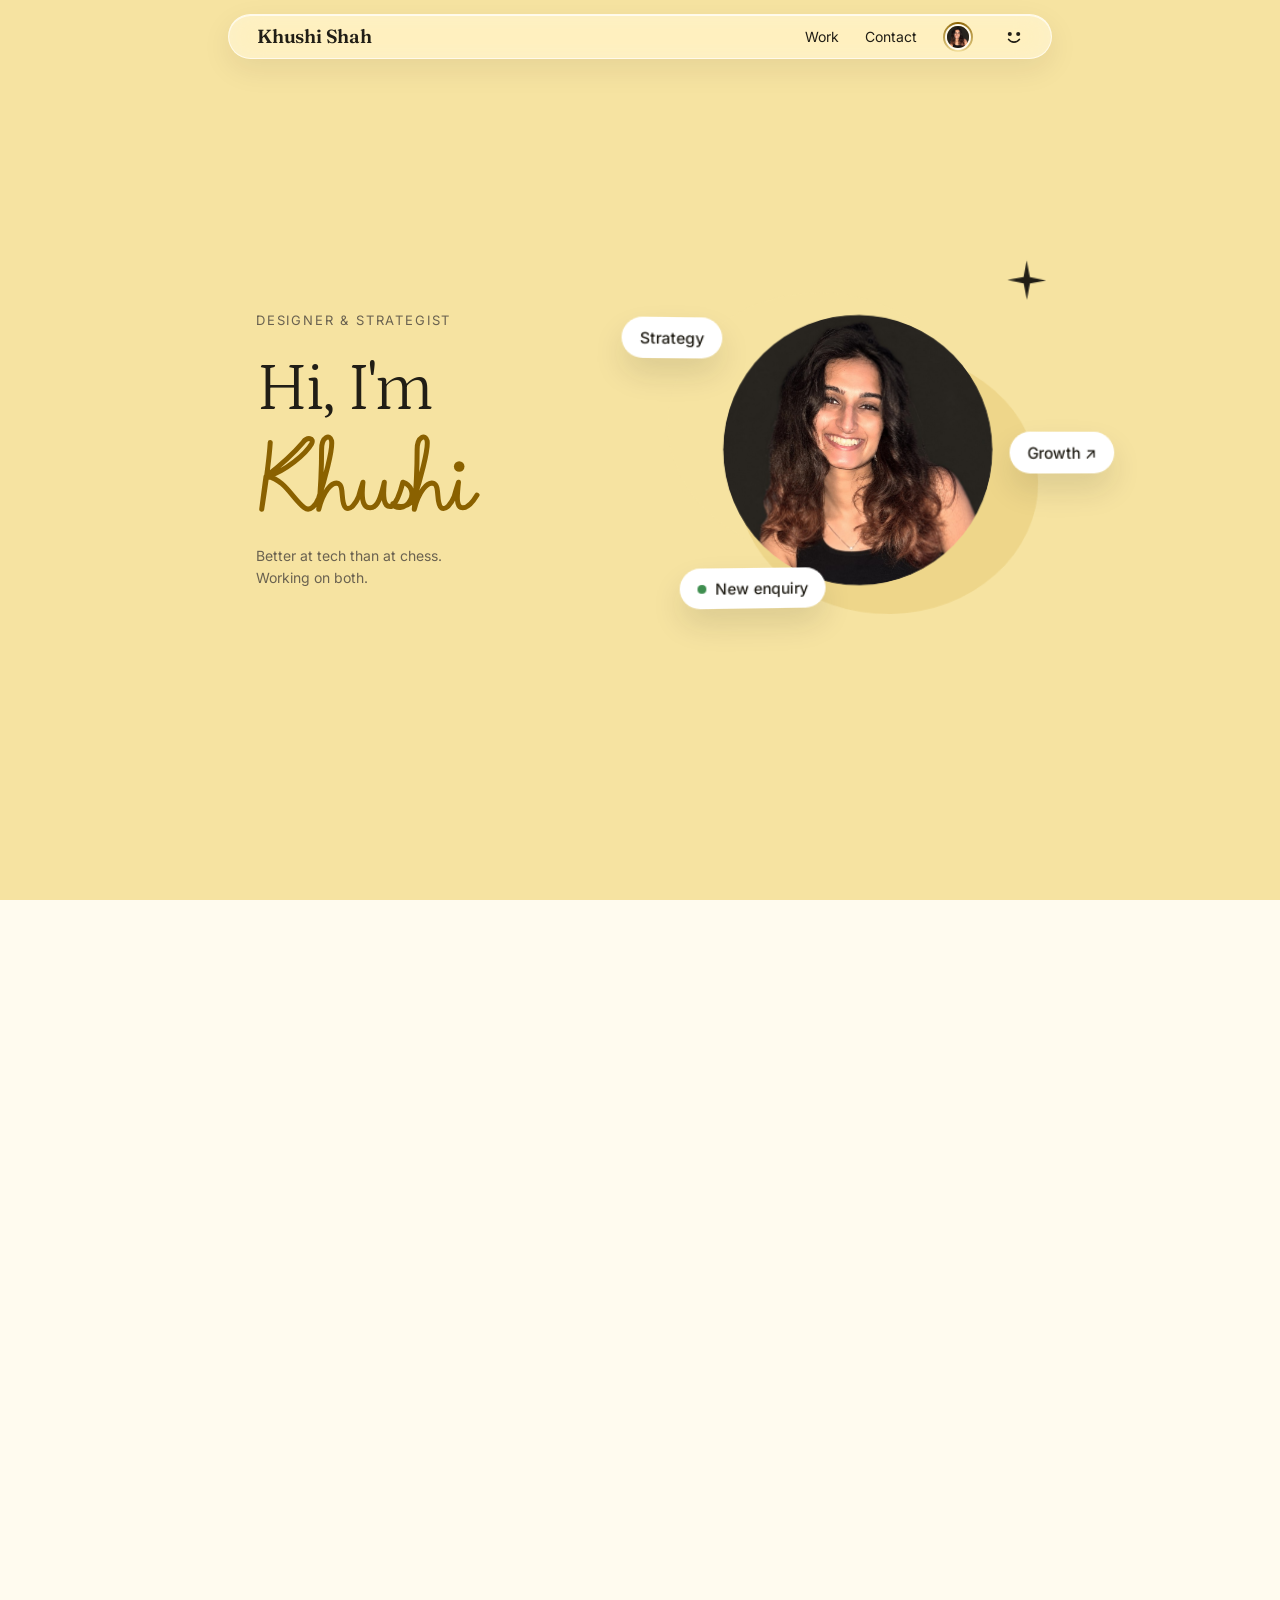
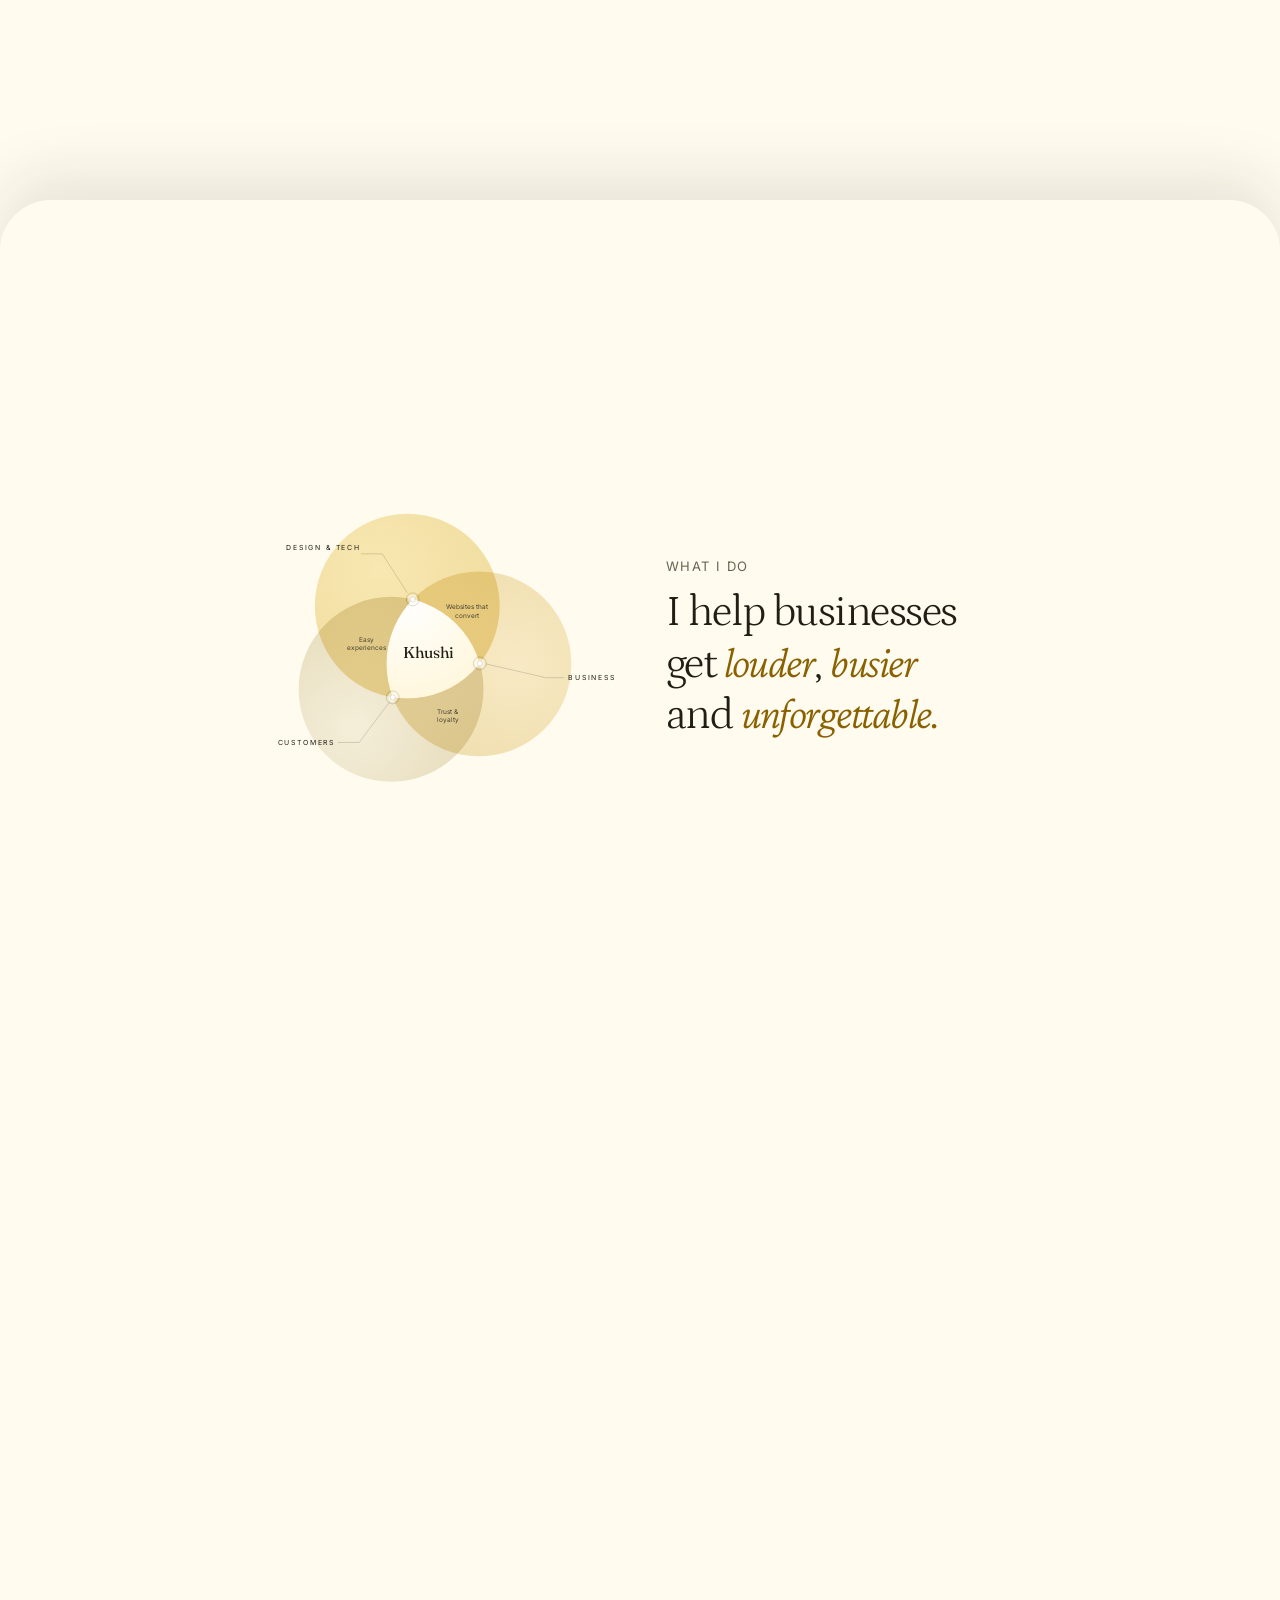
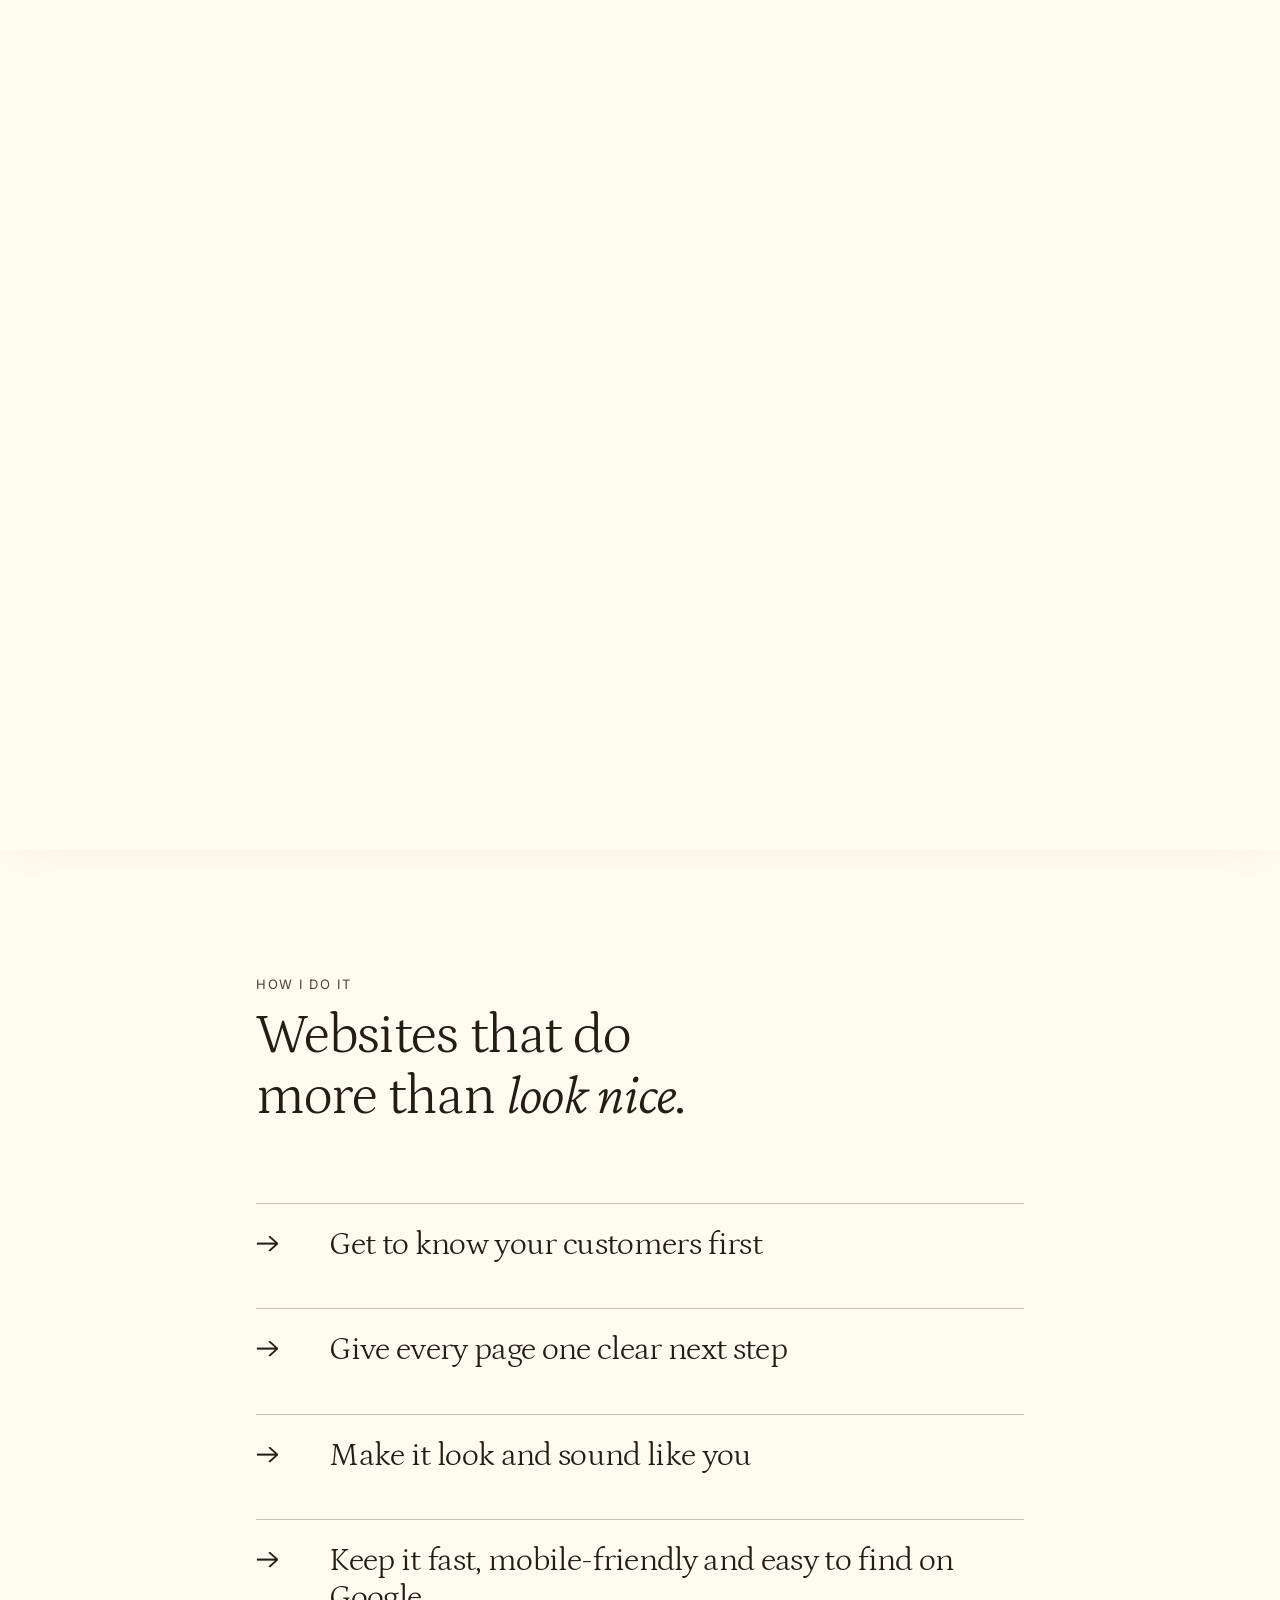
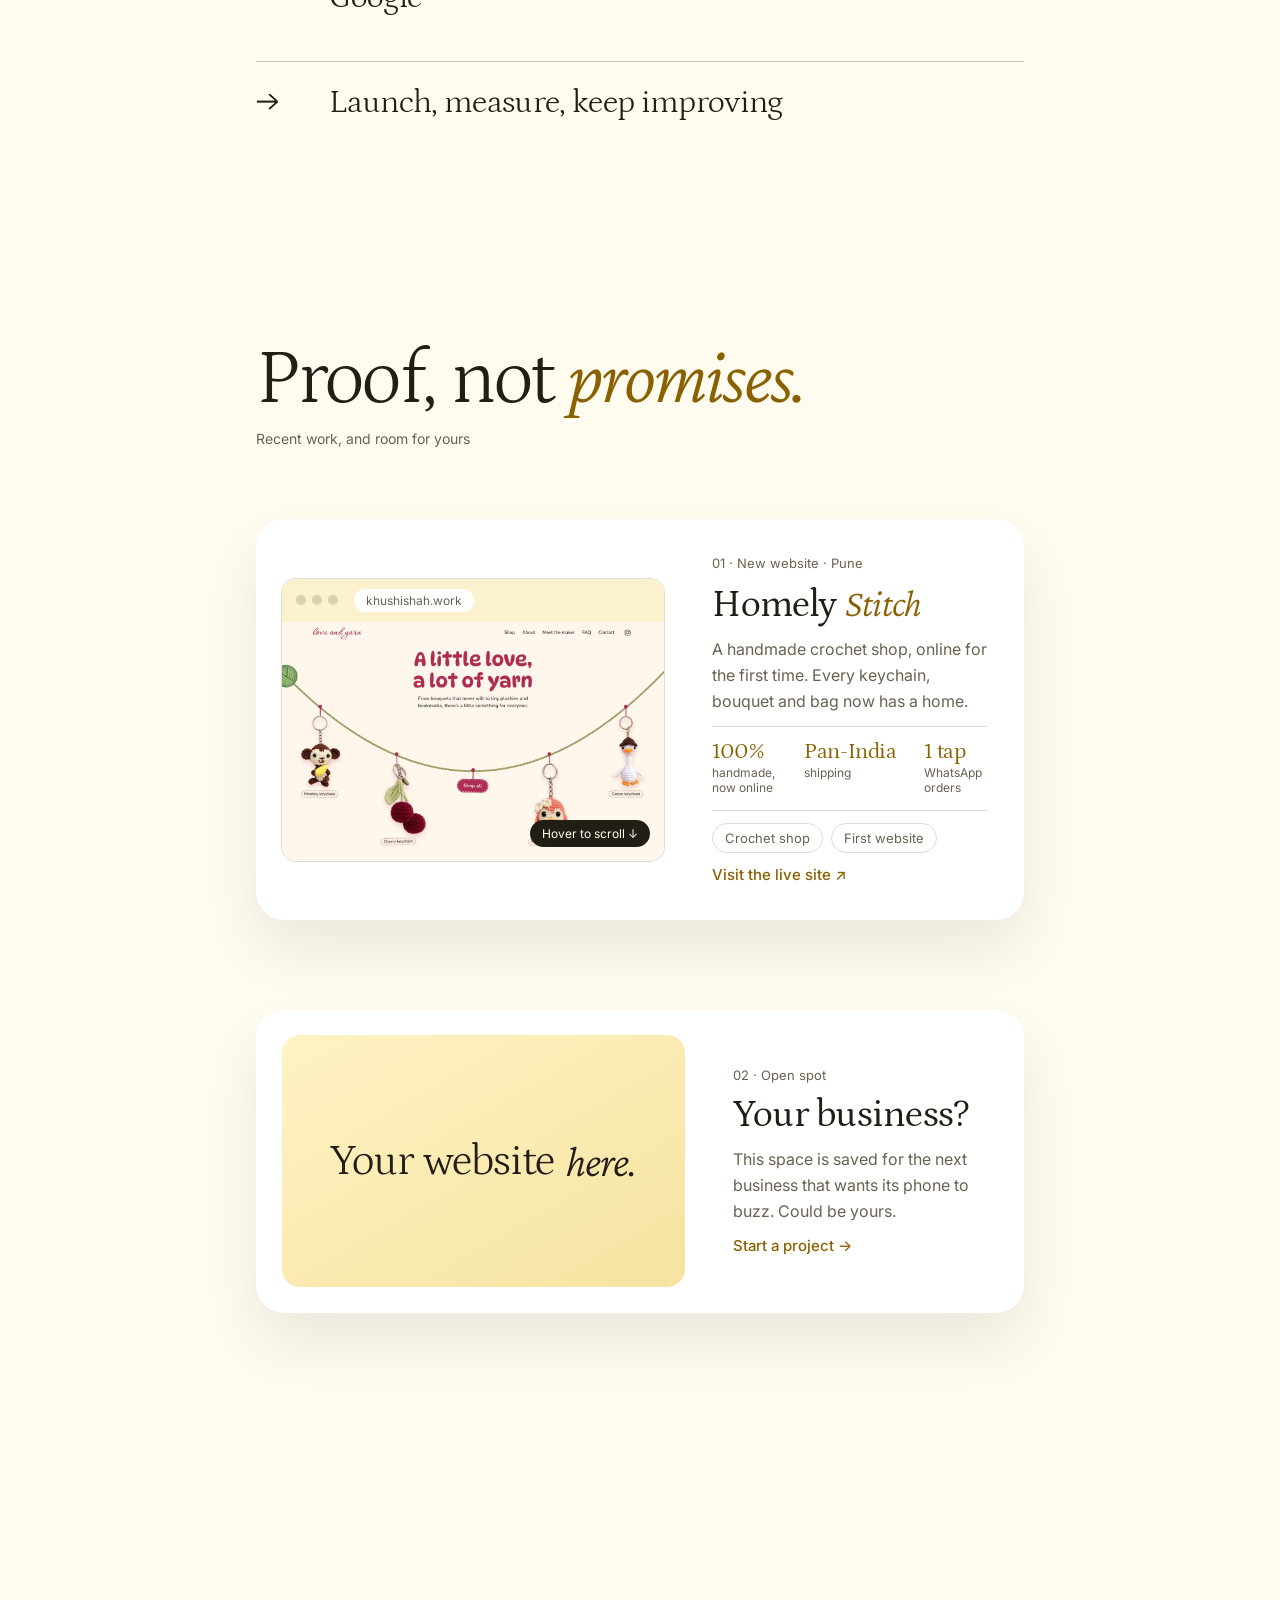
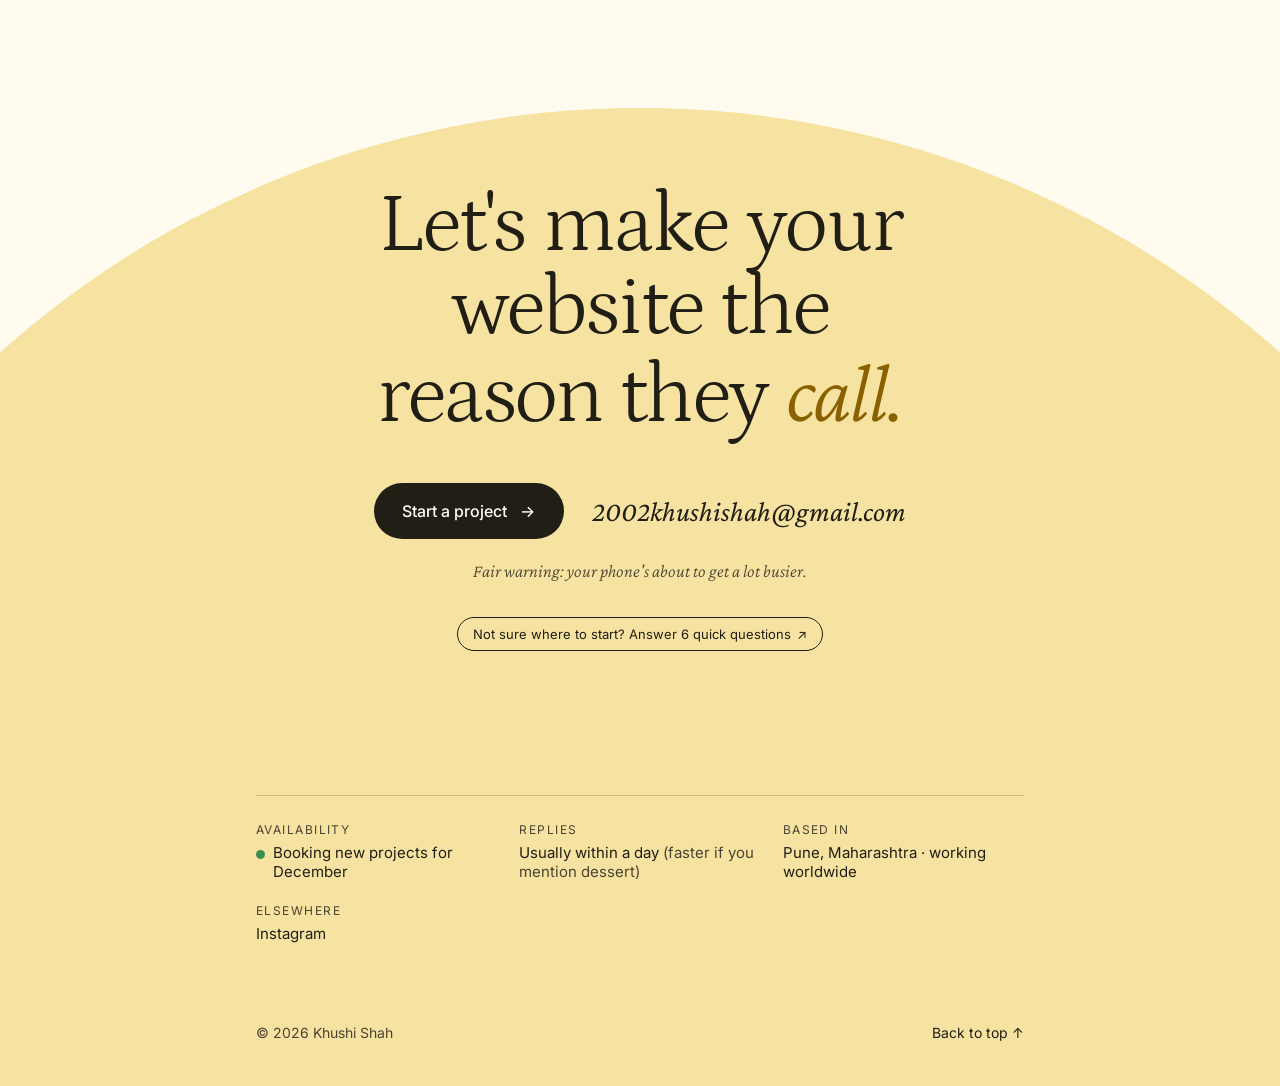
==== commit 8f0ee5cc: "Add Homely Stitch project, Instagram story, questionnaire and 404 page - Work: Homely Stitch in a br" ====
--- a/index.html
+++ b/index.html
@@ -3,13 +3,31 @@
 <head>
 <meta charset="utf-8">
 <meta name="viewport" content="width=device-width, initial-scale=1">
-<title>Khushi Shah · Web designer for small businesses, Pune</title>
-<meta name="description" content="Clear, friendly websites for small businesses, designed to turn visitors into customers.">
+<title>Khushi Shah</title>
+<meta name="description" content="Khushi Shah is a designer in Pune who builds websites for small businesses that bring in more customers, bookings and calls.">
+<link rel="canonical" href="https://khushishah.work/">
+<!-- link previews (WhatsApp, LinkedIn, Instagram, X) -->
+<meta property="og:type" content="website">
+<meta property="og:site_name" content="Khushi Shah">
+<meta property="og:title" content="Khushi Shah · Websites for small businesses">
+<meta property="og:description" content="Websites that make small businesses louder, busier and unforgettable. Designer in Pune, working worldwide.">
+<meta property="og:url" content="https://khushishah.work/">
+<meta property="og:image" content="https://khushishah.work/assets/og-image.jpg">
+<meta property="og:image:width" content="1200">
+<meta property="og:image:height" content="630">
+<meta property="og:image:alt" content="Khushi Shah, smiling, beside the line: websites that make small businesses louder, busier and unforgettable.">
+<meta property="og:locale" content="en_IN">
+<meta name="twitter:card" content="summary_large_image">
+<link rel="apple-touch-icon" href="assets/apple-touch-icon.png">
+<!-- tells Google who Khushi is, what she does and where -->
+<script type="application/ld+json">
+{"@context":"https://schema.org","@type":"ProfessionalService","name":"Khushi Shah","url":"https://khushishah.work/","image":"https://khushishah.work/assets/og-image.jpg","description":"Website design and strategy for small businesses.","email":"mailto:2002khushishah@gmail.com","address":{"@type":"PostalAddress","addressLocality":"Pune","addressRegion":"Maharashtra","addressCountry":"IN"},"areaServed":"Worldwide","founder":{"@type":"Person","name":"Khushi Shah","jobTitle":"Designer & strategist"},"sameAs":["https://www.instagram.com/_khushi_shah___/","https://www.linkedin.com/in/khushi-shah112/"]}
+</script>
 <meta name="theme-color" content="#FFFBEF">
-<link rel="icon" href="data:image/svg+xml,%3Csvg xmlns='http://www.w3.org/2000/svg' viewBox='0 0 64 64'%3E%3Ccircle cx='24' cy='24' r='18' fill='%23F6E3A1'/%3E%3Ccircle cx='40' cy='24' r='18' fill='%23EED68A' fill-opacity='.8'/%3E%3Ccircle cx='32' cy='40' r='18' fill='%23E3C46F' fill-opacity='.7'/%3E%3C/svg%3E">
+<link rel="icon" href="data:image/svg+xml,%3Csvg xmlns='http://www.w3.org/2000/svg' viewBox='4 6 32 28'%3E%3Ccircle cx='13' cy='14' r='4' fill='%23E5B83A'/%3E%3Ccircle cx='27' cy='14' r='4' fill='%23E5B83A'/%3E%3Cpath d='M9 23c5 8 17 8 22 0' fill='none' stroke='%23E5B83A' stroke-width='4' stroke-linecap='round'/%3E%3C/svg%3E">
 <link rel="preconnect" href="https://fonts.googleapis.com">
 <link rel="preconnect" href="https://fonts.gstatic.com" crossorigin>
-<link href="https://fonts.googleapis.com/css2?family=Fraunces:ital,opsz,wght@0,9..144,300;0,9..144,500;1,9..144,300;1,9..144,500&amp;family=Instrument+Serif:ital@0;1&amp;family=Inter:wght@400;500&amp;family=Special+Gothic+Expanded+One&amp;family=Petrona:wght@300;400&amp;display=swap" rel="stylesheet">
+<link href="https://fonts.googleapis.com/css2?family=Fraunces:ital,opsz,wght@0,9..144,300;0,9..144,500;0,9..144,600;1,9..144,300;1,9..144,500&amp;family=Crimson+Pro:ital,wght@1,300;1,400&amp;family=Inter:wght@400;500&amp;family=Petrona:wght@300;400&amp;display=swap" rel="stylesheet">
 <script>try{var t=localStorage.getItem('theme');if(t!=='dark')t='light';document.documentElement.setAttribute('data-theme',t);}catch(e){}</script>
 <link rel="stylesheet" href="styles.css">
 </head>
@@ -30,15 +48,16 @@
   <div class="t6y-fill" aria-hidden="true"></div>
 
   <!-- Navigation: fixed glass bar -->
-    <nav class="t6y-nav" aria-label="Main"><a href="#top" class="t6y-logo" aria-label="Khushi Shah, home">khushi shah</a><span class="t6y-links"><a href="#services">Services</a><a href="#work">Work</a><a href="#hello">Contact</a><button type="button" class="t6y-theme" id="themeToggle" aria-label="Switch to dark mode" aria-pressed="false"><svg viewBox="0 0 40 40" aria-hidden="true"><circle class="t6y-eye" cx="13" cy="15" r="3.4" fill="currentColor"></circle><circle class="t6y-eye" cx="27" cy="15" r="3.4" fill="currentColor"></circle><path d="M11 24c4 6 14 6 18 0" fill="none" stroke="currentColor" stroke-width="2.8" stroke-linecap="round"></path></svg><span class="t6y-z" aria-hidden="true">z</span><span class="t6y-z" aria-hidden="true">z</span></button></span></nav>
+    <nav class="t6y-nav" aria-label="Main"><a href="#top" class="t6y-logo" aria-label="Khushi Shah, home">Khushi Shah</a><span class="t6y-links"><span class="t6y-navlinks" id="navMenu"><a href="#work">Work</a><a href="#hello">Contact</a></span><button type="button" class="t6y-story" id="storyBtn" aria-label="Watch my story" aria-haspopup="dialog"><img src="assets/khushi.jpg" alt=""></button><button type="button" class="t6y-theme" id="themeToggle" aria-label="Switch to dark mode" aria-pressed="false"><svg viewBox="0 0 40 40" aria-hidden="true"><circle class="t6y-eye" cx="13" cy="15" r="3.4" fill="currentColor"></circle><circle class="t6y-eye" cx="27" cy="15" r="3.4" fill="currentColor"></circle><path d="M11 24c4 6 14 6 18 0" fill="none" stroke="currentColor" stroke-width="2.8" stroke-linecap="round"></path></svg><span class="t6y-z" aria-hidden="true">z</span><span class="t6y-z" aria-hidden="true">z</span></button><button type="button" class="t6y-burger" id="menuBtn" aria-label="Open menu" aria-expanded="false" aria-controls="navMenu"><i></i><i></i></button></span></nav>
 
   <!-- 2. Intro: "Hi, I'm Khushi" beside the layered photo (pinned, first screen) -->
   <section class="t6y-intro" aria-label="Introduction" style="position: relative; z-index: 1">
     <div style="position: sticky; top: 0; height: 100vh; overflow: clip; display: flex; align-items: center; justify-content: center">
       <div class="t6y-iout t6y-igrid">
         <div class="t6y-icopy">
-          <span class="t6y-ifade t6y-role">WEB DESIGNER &amp; STRATEGIST</span>
+          <span class="t6y-ifade t6y-role">DESIGNER &amp; STRATEGIST</span>
           <h1 style="margin: 0; font-family: Petrona, Fraunces, serif; font-weight: 300; font-size: clamp(46px, 5.4vw, 92px); line-height: 1; letter-spacing: -0.04em"><span class="t6y-mask"><span class="t6y-irise">Hi, I'm</span></span> <span class="t6y-sigslot"><span class="t6y-sr">Khushi.</span><svg class="t6y-sigstatic" aria-hidden="true" viewBox="108 98 318 126"><path d="M306 160 C290 196 234 196 218 160 C206 132 162 104 128 118 C126 150 120 186 116 212 C118 196 120 180 122 166 C140 152 162 132 174 118 C180 110 190 112 186 120 C178 134 150 158 124 166 C148 170 160 198 176 210 C184 216 192 206 196 196 C204 172 216 128 214 116 C212 106 200 110 200 128 C200 152 198 190 196 212 C202 188 214 172 224 176 C232 180 226 204 234 210 C240 214 248 204 252 194 C254 186 256 180 258 174 C256 192 256 210 268 210 C280 210 284 190 288 174 C286 192 286 210 298 208 C304 204 310 190 314 174 C326 178 330 190 324 200 C318 212 302 212 300 204 C308 212 324 208 330 196 C338 172 350 128 348 116 C346 106 334 110 334 128 C334 152 332 190 330 212 C336 188 348 172 358 176 C366 180 360 204 368 210 C374 214 382 204 386 194 C388 186 390 180 392 174 C390 192 388 210 398 210 C406 210 412 202 418 192" pathLength="1" fill="none" stroke="currentColor" stroke-width="7" stroke-linecap="round" stroke-linejoin="round"></path><circle class="ld-eye t6y-sigdot" cx="284" cy="128" r="9.5" fill="currentColor"></circle></svg></span></h1>
+          <p class="t6y-ifade t6y-tagline">Better at tech than at chess.<br>Working on both.</p>
         </div>
         <!-- Layered photo: each layer sits at its own depth (--z); script.js tilts the scene toward the mouse -->
         <div class="t6y-pwrap">
@@ -123,43 +142,39 @@
   </section>
 
   <!-- 5. Work -->
-  <!-- TODO: replace the three project placeholders (name, type, 16:10 screenshot, one-line result, link) -->
+  <!-- TODO: add the result (e.g. orders in the first month) and a client quote when available -->
   <section id="work" style="position: relative; z-index: 1; background: var(--bg); padding: 10vh var(--side) 16vh">
     <div class="t6y-in" style="display: flex; justify-content: space-between; align-items: baseline; flex-wrap: wrap; gap: 12px; margin-bottom: 8vh">
       <h2 style="margin: 0; font-family: Petrona, Fraunces, serif; font-weight: 300; font-size: clamp(44px, 6vw, 84px); letter-spacing: -0.03em; line-height: 1"><span class="t6y-m"><span>Proof, not <em style="color: var(--acct)">promises.</em></span></span></h2>
-      <span style="font-size: 14px; color: var(--soft)">A few businesses I've helped grow</span>
+      <span style="font-size: 14px; color: var(--soft)">Recent work, and room for yours</span>
     </div>
     <div style="display: flex; flex-direction: column; gap: 10vh">
-      <a href="#" data-cursor="View" style="position: sticky; top: 10vh; display: block; text-decoration: none">
+      <a href="https://khushishah.work/" target="_blank" rel="noopener" data-cursor="Visit" style="position: sticky; top: 10vh; display: block; text-decoration: none">
         <div class="t6y-card" style="border-radius: 28px; background: var(--card); box-shadow: 0 30px 60px rgba(0,0,0,0.08); padding: clamp(16px, 2vw, 26px); display: flex; flex-wrap: wrap; gap: clamp(18px, 3vw, 40px); align-items: center">
-          <div class="t6y-tilt" style="flex: 1.5 1 380px; aspect-ratio: 16 / 10; border-radius: 18px; overflow: clip"><div class="t6y-par" style="width: 100%; height: 100%; background: linear-gradient(150deg,#FFF3C4,#F6E3A1); display: flex; align-items: center; justify-content: center; font-size: 12px; letter-spacing: .14em; color: #211E16">PROJECT SCREENSHOT</div></div>
+          <!-- hovering the card slowly scrolls the whole homepage inside the browser frame -->
+          <div class="t6y-tilt t6y-browser" style="flex: 1.5 1 380px">
+            <div class="t6y-bbar" aria-hidden="true"><i></i><i></i><i></i><b>khushishah.work</b></div>
+            <div class="t6y-bview"><img src="assets/work/homely-stitch-full.jpg" alt="The Homely Stitch homepage: crochet keychains on a yarn garland, a grid of handmade products, the maker's story and customer reviews" width="1200" height="3000" loading="lazy"><span class="t6y-bhint" aria-hidden="true">Hover to scroll &#8595;</span></div>
+          </div>
           <div style="flex: 1 1 240px; display: flex; flex-direction: column; gap: 12px; padding: 10px">
-            <span style="font-size: 13px; color: var(--soft)">01 · Redesign</span>
-            <span style="font-family: Petrona, Fraunces, serif; font-size: clamp(30px, 3vw, 42px); line-height: 1.05; letter-spacing: -0.02em">[Project one]</span>
-            <span style="font-size: 16px; line-height: 1.6; color: var(--soft)">[What you changed, and what got better: more enquiries, more bookings, a stronger brand.]</span>
-            <span style="font-size: 15px; font-weight: 500; color: var(--acct)">View project →</span>
+            <span style="font-size: 13px; color: var(--soft)">01 · New website · Pune</span>
+            <span style="font-family: Petrona, Fraunces, serif; font-size: clamp(30px, 3vw, 42px); line-height: 1.05; letter-spacing: -0.02em">Homely <em style="font-family: 'Crimson Pro', serif; font-weight: 300; color: var(--acct)">Stitch</em></span>
+            <span style="font-size: 16px; line-height: 1.6; color: var(--soft)">A handmade crochet shop, online for the first time. Every keychain, bouquet and bag now has a home.</span>
+            <!-- TODO: swap these for real results (orders, enquiries, visitors) when known -->
+            <span class="t6y-impact"><span><b>100%</b>handmade, now online</span><span><b>Pan-India</b>shipping</span><span><b>1 tap</b>WhatsApp orders</span></span>
+            <span class="t6y-wtags"><span>Crochet shop</span><span>First website</span></span>
+            <span style="font-size: 15px; font-weight: 500; color: var(--acct)">Visit the live site &#8599;</span>
           </div>
         </div>
       </a>
-      <a href="#" data-cursor="View" style="position: sticky; top: calc(10vh + 24px); display: block; text-decoration: none">
+      <a href="mailto:2002khushishah@gmail.com?subject=New%20website%20project" data-cursor="Say hi" style="position: sticky; top: calc(10vh + 24px); display: block; text-decoration: none">
         <div class="t6y-card" style="border-radius: 28px; background: var(--card); box-shadow: 0 30px 60px rgba(0,0,0,0.08); padding: clamp(16px, 2vw, 26px); display: flex; flex-wrap: wrap; gap: clamp(18px, 3vw, 40px); align-items: center">
-          <div class="t6y-tilt" style="flex: 1.5 1 380px; aspect-ratio: 16 / 10; border-radius: 18px; overflow: clip"><div class="t6y-par" style="width: 100%; height: 100%; background: linear-gradient(150deg,#FFF8DC,#F8EBB8); display: flex; align-items: center; justify-content: center; font-size: 12px; letter-spacing: .14em; color: #211E16">PROJECT SCREENSHOT</div></div>
+          <div class="t6y-tilt" style="flex: 1.5 1 380px; aspect-ratio: 16 / 10; border-radius: 18px; overflow: clip"><div class="t6y-par" style="width: 100%; height: 100%; background: linear-gradient(150deg,#FFF3C4,#F6E3A1); display: flex; align-items: center; justify-content: center; font-family: Petrona, Fraunces, serif; font-weight: 300; font-size: clamp(30px, 3.4vw, 52px); letter-spacing: -0.02em; color: #211E16">Your website <em style="font-family: 'Crimson Pro', serif; font-weight: 300; padding-left: .25em">here.</em></div></div>
           <div style="flex: 1 1 240px; display: flex; flex-direction: column; gap: 12px; padding: 10px">
-            <span style="font-size: 13px; color: var(--soft)">02 · New website</span>
-            <span style="font-family: Petrona, Fraunces, serif; font-size: clamp(30px, 3vw, 42px); line-height: 1.05; letter-spacing: -0.02em">[Project two]</span>
-            <span style="font-size: 16px; line-height: 1.6; color: var(--soft)">[What you changed, and what got better: more enquiries, more bookings, a stronger brand.]</span>
-            <span style="font-size: 15px; font-weight: 500; color: var(--acct)">View project →</span>
-          </div>
-        </div>
-      </a>
-      <a href="#" data-cursor="View" style="position: sticky; top: calc(10vh + 48px); display: block; text-decoration: none">
-        <div class="t6y-card" style="border-radius: 28px; background: var(--card); box-shadow: 0 30px 60px rgba(0,0,0,0.08); padding: clamp(16px, 2vw, 26px); display: flex; flex-wrap: wrap; gap: clamp(18px, 3vw, 40px); align-items: center">
-          <div class="t6y-tilt" style="flex: 1.5 1 380px; aspect-ratio: 16 / 10; border-radius: 18px; overflow: clip"><div class="t6y-par" style="width: 100%; height: 100%; background: linear-gradient(150deg,#FDEBB0,#EED68A); display: flex; align-items: center; justify-content: center; font-size: 12px; letter-spacing: .14em; color: #211E16">PROJECT SCREENSHOT</div></div>
-          <div style="flex: 1 1 240px; display: flex; flex-direction: column; gap: 12px; padding: 10px">
-            <span style="font-size: 13px; color: var(--soft)">03 · Brand + website</span>
-            <span style="font-family: Petrona, Fraunces, serif; font-size: clamp(30px, 3vw, 42px); line-height: 1.05; letter-spacing: -0.02em">[Project three]</span>
-            <span style="font-size: 16px; line-height: 1.6; color: var(--soft)">[What you changed, and what got better: more enquiries, more bookings, a stronger brand.]</span>
-            <span style="font-size: 15px; font-weight: 500; color: var(--acct)">View project →</span>
+            <span style="font-size: 13px; color: var(--soft)">02 · Open spot</span>
+            <span style="font-family: Petrona, Fraunces, serif; font-size: clamp(30px, 3vw, 42px); line-height: 1.05; letter-spacing: -0.02em">Your business?</span>
+            <span style="font-size: 16px; line-height: 1.6; color: var(--soft)">This space is saved for the next business that wants its phone to buzz. Could be yours.</span>
+            <span style="font-size: 15px; font-weight: 500; color: var(--acct)">Start a project &#8594;</span>
           </div>
         </div>
       </a>
@@ -176,18 +191,27 @@
         <a class="t6y-fmail" data-cursor="Say hi" href="mailto:2002khushishah@gmail.com">2002khushishah@gmail.com</a>
       </div>
       <p class="t6y-in t6y-quip">Fair warning: your phone's about to get a lot busier.</p>
+      <a class="t6y-in t6y-qbtn" href="questions.html" target="_blank" rel="noopener" data-cursor-plain>Not sure where to start? Answer 6 quick questions <span aria-hidden="true">&#8599;</span></a>
       <div class="t6y-in" style="display: grid; grid-template-columns: repeat(auto-fit, minmax(180px, 1fr)); gap: 22px; margin-top: 16vh; padding-top: 26px; border-top: 1px solid rgba(33,30,22,0.2); font-size: 15px; color: var(--onacc)">
-        <!-- TODO: availability month -->
-        <div style="display: flex; flex-direction: column; gap: 6px"><span style="font-size: 12px; letter-spacing: .12em">AVAILABILITY</span><span style="display: flex; align-items: center; gap: 8px; color: var(--ink)"><i class="t6y-live" aria-hidden="true" style="width: 9px; height: 9px; border-radius: 50%; background: #3E8E4F"></i>Booking new projects for [month]</span></div>
-        <div style="display: flex; flex-direction: column; gap: 6px"><span style="font-size: 12px; letter-spacing: .12em">REPLIES</span><span style="color: var(--ink)">Usually within a day</span></div>
+        <div style="display: flex; flex-direction: column; gap: 6px"><span style="font-size: 12px; letter-spacing: .12em">AVAILABILITY</span><span style="display: flex; align-items: flex-start; gap: 8px; color: var(--ink)"><i class="t6y-live" aria-hidden="true" style="flex: 0 0 auto; width: 9px; height: 9px; margin-top: .45em; border-radius: 50%; background: #3E8E4F"></i><span>Booking new projects for <span id="availMonth">November</span></span></span></div>
+        <div style="display: flex; flex-direction: column; gap: 6px"><span style="font-size: 12px; letter-spacing: .12em">REPLIES</span><span style="color: var(--ink)">Usually within a day <span style="color: var(--onacc)">(faster if you mention dessert)</span></span></div>
         <div style="display: flex; flex-direction: column; gap: 6px"><span style="font-size: 12px; letter-spacing: .12em">BASED IN</span><span style="color: var(--ink)">Pune, Maharashtra · working worldwide</span></div>
-        <!-- TODO: Instagram and LinkedIn links -->
-        <div style="display: flex; flex-direction: column; gap: 6px"><span style="font-size: 12px; letter-spacing: .12em">ELSEWHERE</span><span style="display: flex; gap: 16px; color: var(--ink)"><a href="#" style="text-decoration: none">Instagram</a><a href="#" style="text-decoration: none">LinkedIn</a></span></div>
+        <div style="display: flex; flex-direction: column; gap: 6px"><span style="font-size: 12px; letter-spacing: .12em">ELSEWHERE</span><span style="display: flex; gap: 16px; color: var(--ink)"><a href="https://www.instagram.com/_khushi_shah___/" target="_blank" rel="noopener" style="text-decoration: none">Instagram</a></span></div>
       </div>
       <div class="t6y-fend" style="display: flex; flex-wrap: wrap; justify-content: space-between; gap: 12px 24px; font-size: 14px; color: var(--onacc)"><span>&#169; 2026 Khushi Shah</span><a href="#top" style="text-decoration: none; color: var(--ink)">Back to top &#8593;</a></div>
     </div>
   </footer>
   <!-- Stars shown briefly when switching to dark mode (script.js fills them in) -->
+  <!-- Story from the top bar: three frames, a sun rises behind them, ends on an Instagram DM link -->
+  <div class="t6y-storyview" id="storyView" role="dialog" aria-modal="true" aria-label="Khushi's story" hidden>
+    <div class="t6y-sv-card">
+      <div class="t6y-sv-sun" aria-hidden="true"></div>
+      <div class="t6y-sv-bars" aria-hidden="true"><i></i><i></i><i></i></div>
+      <div class="t6y-sv-head"><img src="assets/khushi.jpg" alt=""><b>_khushi_shah___</b><button type="button" class="t6y-sv-close" aria-label="Close story">&#215;</button></div>
+      <div class="t6y-sv-lines" aria-live="polite"><p><span>Got a small business?</span></p><p><span>Want your phone to <em>buzz?</em></span></p><p><span>Let's talk.</span></p></div>
+      <a class="t6y-sv-cta" href="https://ig.me/m/_khushi_shah___" target="_blank" rel="noopener">Message me on Instagram &#8594;</a>
+    </div>
+  </div>
   <div class="t6y-stars" aria-hidden="true"></div>
 
   <!-- Custom cursor (mouse only; script.js moves it) -->
--- a/styles.css
+++ b/styles.css
@@ -1,12 +1,23 @@
 body{margin:0}
 .t6y{--bg:#FFFBEF;--ink:#211E16;--soft:#6A6250;--acc:#F6E3A1;--acct:#8A6100;--tint:#FBF1CC;--onacc:#4A4332;--line:rgba(33,30,22,0.15);--card:#FFFFFF;--side:clamp(24px,20vw,400px);--sun:var(--acc);--fill:var(--acc);--hl:var(--acc)}
 /* ---------- dark mode: the same brand at night ----------
-   ink and cream swap, butter and gold stay; the footer sun becomes a soft moon and the Services flood a warm brown */
+   ink and cream swap, butter and gold stay; the footer sun stays butter and the Services flood stays butter */
 html{background:#FFFBEF}
 html[data-theme="dark"]{background:#17140F;color-scheme:dark}
-html[data-theme="dark"] .t6y{--bg:#17140F;--ink:#F5EEDC;--soft:#B5AA91;--acct:#E3C46F;--tint:#2A2418;--onacc:#C9BDA0;--line:rgba(245,238,220,0.14);--card:#221E17;--sun:#2A2519;--fill:#241F16;--hl:rgba(246,227,161,0.22)}
-html[data-theme="dark"] #services{--line:rgba(245,238,220,0.2) !important}
-html[data-theme="dark"] .t6y-sun{box-shadow:0 0 140px 20px rgba(246,227,161,.10),inset 0 2px 0 rgba(246,227,161,.25)}
+html[data-theme="dark"] .t6y{--bg:#17140F;--ink:#F5EEDC;--soft:#B5AA91;--acct:#E3C46F;--tint:#2A2418;--onacc:#C9BDA0;--line:rgba(245,238,220,0.14);--card:#221E17;--sun:#2A2519;--hl:rgba(246,227,161,0.22)}
+/* Services: the same butter flood as light mode, so its text is dark ink while the butter is up,
+   then turns back to cream as the butter fades away (same scroll timeline as the fade) */
+@property --t6ysvink{syntax:'<color>';inherits:true;initial-value:#211E16}
+@keyframes t6y-svink{from{--t6ysvink:#211E16}to{--t6ysvink:#F5EEDC}}
+html[data-theme="dark"] #services{--ink:var(--t6ysvink);--onacc:color-mix(in srgb,var(--t6ysvink) 78%,transparent);--line:color-mix(in srgb,var(--t6ysvink) 25%,transparent) !important;color:var(--ink);
+  animation:t6y-svink linear both;animation-timeline:--t6ysvc;animation-range:exit 0% exit 60%}
+/* footer: the same butter sun as light mode, rising into the night sky with a soft glow;
+   and everything on it switches back to dark ink */
+html[data-theme="dark"] .t6y-sunset{--bg:#FFFBEF;--ink:#211E16;--soft:#6A6250;--acct:#8A6100;--onacc:#4A4332;--line:rgba(33,30,22,0.15);--card:#FFFFFF;--sun:var(--acc);background:#17140F;color:var(--ink)}
+html[data-theme="dark"] .t6y-sun{box-shadow:0 0 90px 24px rgba(246,227,161,.25)}
+/* Work cards: a lifted surface with a fine edge so they stand off the night background */
+html[data-theme="dark"] #work{--card:#2C261C}
+html[data-theme="dark"] #work .t6y-card{box-shadow:0 0 0 1px rgba(245,238,220,.12),0 30px 60px rgba(0,0,0,.5) !important}
 html[data-theme="dark"] .t6y-nav{background:rgba(23,20,15,.55);border-color:rgba(245,238,220,.12);box-shadow:0 10px 30px rgba(0,0,0,.3),inset 0 1px 0 rgba(245,238,220,.06)}
 @supports not ((backdrop-filter:blur(1px)) or (-webkit-backdrop-filter:blur(1px))){html[data-theme="dark"] .t6y-nav{background:rgba(23,20,15,.94)}}
 /* while switching, colours fade instead of snapping */
@@ -20,15 +31,17 @@
 .t6y-nav{position:fixed;z-index:60;top:14px;left:max(12px,calc(var(--side) - 28px));right:max(12px,calc(var(--side) - 28px));display:flex;justify-content:space-between;align-items:center;gap:16px;padding:12px clamp(18px,2.4vw,28px);border-radius:999px;font-size:14px;
   background:rgba(255,251,239,.55);-webkit-backdrop-filter:blur(16px) saturate(1.5);backdrop-filter:blur(16px) saturate(1.5);
   border:1px solid rgba(255,255,255,.65);box-shadow:0 10px 30px rgba(33,30,22,.08),inset 0 1px 0 rgba(255,255,255,.7)}
+/* on first load the bar glides down from above as the intro appears (same timing as "Hi, I'm") */
+@keyframes t6y-navin{from{translate:0 calc(-100% - 24px);opacity:0}}
+.t6y-nav{animation:t6y-navin 1.2s cubic-bezier(.2,.8,.2,1) 5.1s both}
 .t6y-nav a{text-decoration:none}
-.t6y-logo{font-family:"Special Gothic Expanded One","Arial Black",sans-serif;font-weight:400;font-size:16px;letter-spacing:.01em;line-height:1}
+.t6y-logo{font-family:Fraunces,serif;font-weight:600;font-size:19px;letter-spacing:-.01em;line-height:1}
 .t6y-links{display:flex;gap:26px}
 @supports not ((backdrop-filter:blur(1px)) or (-webkit-backdrop-filter:blur(1px))){.t6y-nav{background:rgba(255,251,239,.94)}}
-@media (max-width: 760px){.t6y-nav{top:10px;padding:10px 16px}.t6y-logo{font-size:13px}.t6y-links{gap:16px;font-size:13px}}
+@media (max-width: 760px){.t6y-nav{top:10px;padding:10px 16px}.t6y-logo{font-size:17px}.t6y-links{gap:16px;font-size:13px}}
 #services,#work,#hello{scroll-margin-top:84px}
 /* headings are Petrona; their italic gold words keep their original faces */
-.t6y h1 em,.t6y h2 em{font-family:Fraunces,serif}
-.t6y .t6y-suncontent h2 em{font-family:'Instrument Serif',serif}
+.t6y h1 em,.t6y h2 em{font-family:'Crimson Pro',serif;font-weight:300}
 
 /* ---------- What I do: "How I do it" points ---------- */
 .t6y-how{display:flex;flex-direction:column;gap:3vh}
@@ -55,6 +68,59 @@
 .t6y-stars i{position:absolute;width:3px;height:3px;border-radius:50%;background:#F5EEDC;box-shadow:0 0 6px rgba(246,227,161,.8);opacity:0;animation:t6y-tw 1.6s ease-in-out infinite}
 @keyframes t6y-tw{0%,100%{opacity:0;transform:scale(.4)}50%{opacity:1;transform:scale(1)}}
 @media (max-width: 760px){.t6y-theme{width:26px;height:26px}.t6y-theme svg{width:20px;height:20px}}
+/* ---------- story: a photo in a turning ring in the top bar, opens a 3-frame story ---------- */
+@keyframes t6y-ringspin{to{transform:rotate(1turn)}}
+.t6y-links{align-items:center}
+.t6y-story{position:relative;display:grid;place-items:center;width:30px;height:30px;margin:-6px 0;padding:0;border:0;border-radius:50%;background:none;cursor:pointer;transition:transform .3s cubic-bezier(.2,.8,.2,1)}
+.t6y-story::before{content:"";position:absolute;inset:0;border-radius:50%;background:conic-gradient(var(--acct),var(--acc),var(--acct));animation:t6y-ringspin 4s linear infinite}
+.t6y-story img{position:relative;width:26px;height:26px;box-sizing:border-box;border:2px solid var(--bg);border-radius:50%;object-fit:cover;object-position:50% 30%}
+.t6y-story:hover{transform:scale(1.12)}
+.t6y-story.t6y-seen::before{background:var(--line);animation:none}
+@media (max-width: 760px){.t6y-story{width:26px;height:26px}.t6y-story img{width:22px;height:22px}}
+/* ---------- mobile menu: the links fold into a hamburger that drops a glass panel ---------- */
+.t6y-navlinks{display:contents}
+.t6y-burger{display:none}
+@media (max-width: 760px){
+  .t6y-burger{position:relative;display:block;width:30px;height:30px;margin:-6px -6px -6px 0;padding:0;border:0;background:none;cursor:pointer;color:var(--ink)}
+  .t6y-burger i{position:absolute;left:6px;right:6px;height:2px;border-radius:2px;background:currentColor;transition:transform .35s cubic-bezier(.2,.8,.2,1)}
+  .t6y-burger i:first-child{top:11px}.t6y-burger i:last-child{top:17px}
+  .t6y-menuopen .t6y-burger i:first-child{transform:translateY(3px) rotate(45deg)}
+  .t6y-menuopen .t6y-burger i:last-child{transform:translateY(-3px) rotate(-45deg)}
+  .t6y-navlinks{position:absolute;top:calc(100% + 8px);left:0;right:0;display:flex;flex-direction:column;padding:10px 22px;border-radius:24px;
+    background:rgba(255,251,239,.92);-webkit-backdrop-filter:blur(16px) saturate(1.5);backdrop-filter:blur(16px) saturate(1.5);border:1px solid rgba(255,255,255,.65);box-shadow:0 18px 40px rgba(33,30,22,.12);
+    opacity:0;visibility:hidden;translate:0 -8px;transition:opacity .3s ease,translate .35s cubic-bezier(.2,.8,.2,1),visibility 0s .35s}
+  .t6y-menuopen .t6y-navlinks{opacity:1;visibility:visible;translate:none;transition:opacity .3s ease,translate .35s cubic-bezier(.2,.8,.2,1)}
+  .t6y .t6y-navlinks a{padding:14px 0;font-family:Petrona,Fraunces,serif;font-weight:300;font-size:28px;letter-spacing:-.02em}
+  .t6y-navlinks a+a{border-top:1px solid var(--line)}
+  html[data-theme="dark"] .t6y-navlinks{background:rgba(23,20,15,.94);border-color:rgba(245,238,220,.12)}
+}
+@keyframes t6y-svin{from{opacity:0}}
+@keyframes t6y-svpop{from{opacity:0;transform:scale(.85) translateY(30px)}}
+@keyframes t6y-svbar{to{transform:none}}
+.t6y-storyview{position:fixed;inset:0;z-index:90;display:grid;place-items:center;background:rgba(23,20,15,.72);-webkit-backdrop-filter:blur(10px);backdrop-filter:blur(10px);animation:t6y-svin .3s ease}
+.t6y-storyview[hidden]{display:none}
+.t6y-sv-card{position:relative;width:min(400px,92vw,calc(88vh * 9 / 16));aspect-ratio:9/16;border-radius:22px;background:#211E16;color:#FFFBEF;overflow:clip;display:flex;align-items:center;justify-content:center;text-align:center;cursor:pointer;animation:t6y-svpop .45s cubic-bezier(.2,.8,.2,1)}
+.t6y-sv-sun{position:absolute;left:50%;bottom:0;width:150%;aspect-ratio:1;margin-left:-75%;border-radius:50%;background:#F6E3A1;box-shadow:0 0 90px 24px rgba(246,227,161,.25);transform:translateY(94%);transition:transform 1.4s cubic-bezier(.2,.8,.2,1)}
+.t6y-sv-card[data-frame="1"] .t6y-sv-sun{transform:translateY(84%)}
+.t6y-sv-card[data-frame="2"] .t6y-sv-sun{transform:translateY(70%)}
+.t6y-sv-bars{position:absolute;top:14px;left:14px;right:14px;display:flex;gap:4px}
+.t6y-sv-bars i{flex:1;height:3px;border-radius:2px;background:rgba(255,251,239,.3);overflow:clip}
+.t6y-sv-bars i::after{content:"";display:block;height:100%;background:#FFFBEF;transform:scaleX(0);transform-origin:left}
+.t6y-sv-bars i.t6y-done::after{transform:none}
+.t6y-sv-bars i.t6y-now::after{animation:t6y-svbar 2.6s linear forwards}
+.t6y-sv-head{position:absolute;top:28px;left:14px;right:8px;display:flex;align-items:center;gap:10px;font-size:13px}
+.t6y-sv-head img{width:32px;height:32px;border-radius:50%;object-fit:cover;object-position:50% 30%}
+.t6y-sv-close{margin-left:auto;width:40px;height:40px;padding:0;border:0;background:none;color:#FFFBEF;font-size:28px;line-height:1;cursor:pointer}
+.t6y-sv-lines{position:relative;width:100%;height:3em;margin-top:-28%;font-family:Petrona,Fraunces,serif;font-weight:300;font-size:clamp(28px,8vw,38px);line-height:1.1;letter-spacing:-.02em}
+.t6y-sv-lines p{position:absolute;inset:0;margin:0;padding:0 28px;display:flex;align-items:center;justify-content:center;opacity:0;transform:translateY(14px);transition:opacity .45s ease,transform .45s ease}
+.t6y-sv-lines p.t6y-now{opacity:1;transform:none}
+.t6y-sv-lines span{display:block;max-width:12ch;text-wrap:balance}
+.t6y-sv-lines em{font-family:'Crimson Pro',serif;font-style:italic;color:#F6E3A1}
+.t6y .t6y-sv-cta{position:absolute;left:50%;bottom:clamp(36px,9%,64px);transform:translate(-50%,14px);opacity:0;pointer-events:none;white-space:nowrap;background:#211E16;color:#FFFBEF;padding:15px 24px;border-radius:999px;font-size:15px;font-weight:500;text-decoration:none;transition:opacity .5s ease .5s,transform .5s ease .5s}
+.t6y .t6y-sv-cta:hover{color:#F6E3A1}
+.t6y-sv-card[data-frame="2"] .t6y-sv-cta{opacity:1;transform:translate(-50%,0);pointer-events:auto}
+/* the custom cursor turns cream over the dark story */
+.t6y-storyopen :is(.t6y-cring,.t6y-cdot){--ink:#FFFBEF;--bg:#211E16}
 
 /* ---------- custom cursor (mouse only) ---------- */
 .t6y-cring,.t6y-cdot{display:none}
@@ -95,7 +161,7 @@
 /* ---------- hero headline ---------- */
 @keyframes t6y-rise{from{transform:translateY(105%)}to{transform:none}}
 @keyframes t6y-word{0%,40%{opacity:0;transform:translateY(14px)}60%,100%{opacity:1;transform:none}}
-.t6y-mask{display:inline-flex;overflow:clip;vertical-align:bottom;padding-bottom:.06em}
+.t6y-mask{display:inline-flex;overflow:clip;vertical-align:bottom;padding-bottom:.06em;padding-right:.15em;margin-right:-.15em}  /* the right padding keeps the tail of a slanted last letter from being cut off */
 .t6y-rise{display:inline-block;animation:t6y-rise 1.1s cubic-bezier(.7,0,.2,1) both}
 .t6y-word{display:inline-block;animation:t6y-word .9s cubic-bezier(.2,.8,.2,1) both}
 
@@ -116,6 +182,7 @@
 .t6y-igrid{position:relative;width:100%;padding:0 var(--side);display:grid;grid-template-columns:1.1fr 1fr;align-items:center;gap:6vw}
 .t6y-icopy{display:flex;flex-direction:column;gap:3vh;min-width:0}
 .t6y-role{font-size:13px;letter-spacing:.14em;color:var(--soft)}
+.t6y-tagline{margin:0;max-width:34ch;font-size:14px;line-height:1.55;color:var(--soft);animation-delay:5.8s}
 .t6y-pwrap{perspective:1000px;display:grid;place-items:center}
 .t6y-pscene{position:relative;width:min(400px,24vw);aspect-ratio:1;transform-style:preserve-3d;will-change:transform}
 .t6y-pl{position:absolute;transform:translateZ(var(--z));transform-style:preserve-3d}
@@ -132,6 +199,7 @@
 @media (max-width: 760px){
   .t6y-igrid{grid-template-columns:1fr;gap:4vh}
   .t6y-pwrap{order:-1}
+  .t6y-icopy{align-items:center;text-align:center}
   .t6y-pscene{width:min(240px,58vw)}
   .t6y-chip{font-size:12px;padding:7px 12px}
 }
@@ -190,11 +258,28 @@
 @keyframes t6y-slide{from{transform:translateX(60px)}to{transform:none}}
 @keyframes t6y-par{from{transform:scale(1.18)}to{transform:scale(1)}}
 @keyframes t6y-tilt{from{transform:perspective(1400px) rotateX(10deg)}to{transform:none}}
-.t6y-m{display:block;overflow:clip}
+.t6y-m{display:block;overflow:clip;padding-right:.15em;margin-right:-.15em}
 .t6y-m>span{display:block;animation:t6y-up linear both;animation-timeline:view();animation-range:entry 20% cover 35%}
 .t6y-slide{animation:t6y-slide linear both;animation-timeline:view();animation-range:entry 0% cover 35%}
 .t6y-par{animation:t6y-par linear both;animation-timeline:view();animation-range:cover 0% cover 100%}
 .t6y-tilt{transform-origin:50% 100%;animation:t6y-tilt linear both;animation-timeline:view();animation-range:entry 0% entry 90%}
+/* project preview: a browser frame; hovering the card scrolls the full-length screenshot top to bottom */
+.t6y-browser{border-radius:14px;overflow:clip;background:var(--card);box-shadow:0 0 0 1px var(--line)}
+.t6y-bbar{display:flex;align-items:center;gap:6px;padding:10px 14px;background:var(--tint)}
+.t6y-bbar i{width:10px;height:10px;border-radius:50%;background:var(--line)}
+.t6y-bbar b{margin-left:10px;padding:4px 12px;border-radius:99px;background:var(--card);font-size:12px;font-weight:400;color:var(--soft)}
+.t6y-bview{position:relative;aspect-ratio:16/10;overflow:clip}
+.t6y-bview img{display:block;width:100%;height:100%;object-fit:cover;object-position:50% 0;transition:object-position 1.4s cubic-bezier(.45,0,.3,1)}
+a:hover .t6y-bview img,a:focus-visible .t6y-bview img{object-position:50% 100%;transition-duration:8s}
+.t6y-bhint{position:absolute;right:14px;bottom:14px;padding:6px 12px;border-radius:99px;background:#211E16;color:#FFFBEF;font-size:12px;transition:opacity .3s}
+a:hover .t6y-bhint,a:focus-visible .t6y-bhint{opacity:0}
+@keyframes t6y-bscroll{from{object-position:50% 0}to{object-position:50% 100%}}
+@media (hover: none){.t6y-bview img{animation:t6y-bscroll 16s ease-in-out 1s infinite alternate}.t6y-bhint{display:none}}
+.t6y-impact{display:grid;grid-template-columns:repeat(3,auto);justify-content:start;gap:12px 28px;padding:14px 0;border-top:1px solid var(--line);border-bottom:1px solid var(--line)}
+.t6y-impact>span{display:flex;flex-direction:column;gap:2px;font-size:12px;line-height:1.3;color:var(--soft);width:min-content;min-width:8ch}
+.t6y-impact b{font-family:Petrona,Fraunces,serif;font-weight:400;font-size:clamp(20px,1.7vw,24px);line-height:1;letter-spacing:-.02em;color:var(--acct);white-space:nowrap}
+.t6y-wtags{display:flex;flex-wrap:wrap;gap:8px}
+.t6y-wtags span{padding:6px 12px;border-radius:99px;border:1px solid var(--line);font-size:13px;color:var(--soft)}
 
 /* ---------- loading screen: smiley unwinds into "Khushi" ---------- */
 @keyframes ld-ink{0%{stroke-dasharray:0 2;stroke-dashoffset:0}14%,38%{stroke-dasharray:.0676 2;stroke-dashoffset:0}52%{stroke-dasharray:.1941 2;stroke-dashoffset:-.1346}88%,100%{stroke-dasharray:.8654 2;stroke-dashoffset:-.1346}}
@@ -228,10 +313,12 @@
    so reduced motion and browsers without scroll timelines simply see it risen. */
 @keyframes t6y-live{0%,100%{box-shadow:0 0 0 0 rgba(62,142,79,.5)}50%{box-shadow:0 0 0 7px rgba(62,142,79,0)}}
 .t6y-live{animation:t6y-live 2s ease-out infinite}
-.t6y-sunset{position:relative;z-index:1;overflow:clip;view-timeline-name:--t6ysun;background:var(--bg);padding:18vh var(--side) 5vh}
+/* the heading starts below the sun's edge so it sits wholly on the sun, with a strip of sky above */
+.t6y-sunset{position:relative;z-index:1;overflow:clip;view-timeline-name:--t6ysun;background:var(--bg);min-height:100vh;box-sizing:border-box;padding:calc(18vh + clamp(70px,7vw,120px) + clamp(56px,6vw,96px)) var(--side) 5vh}
 .t6y-sun{position:absolute;left:50%;top:calc(18vh + clamp(70px,7vw,120px));width:max(150vw,1200px);aspect-ratio:1;margin-left:calc(max(150vw,1200px) / -2);border-radius:50%;background:var(--sun);
-  animation:t6y-sunrise cubic-bezier(.3,.6,.4,1) both;animation-timeline:--t6ysun;animation-range:entry 25% entry 100%}
-/* rises over the last stretch of scrolling, while the footer is actually on screen */
+  animation:t6y-sunrise cubic-bezier(.3,.6,.4,1) both;animation-timeline:--t6ysun;animation-range:entry 15% exit 0%}
+/* rises slowly over all the remaining scroll, finishing as the page reaches the bottom
+   (the footer is at least a screen tall, so the bottom of the page is exactly exit 0%) */
 @keyframes t6y-sunrise{from{transform:translateY(45vh)}}
 .t6y-suncontent{position:relative;display:flex;flex-direction:column;align-items:center;text-align:center}
 .t6y-suncontent h2{margin:0;max-width:16ch;font-family:Petrona,Fraunces,serif;font-weight:300;font-size:clamp(46px,6.6vw,104px);line-height:.98;letter-spacing:-.02em;text-wrap:balance}
@@ -247,10 +334,12 @@
 .t6y-parrow i:last-child{transform:translateX(-130%)}
 .t6y-pill:hover .t6y-parrow i:first-child,.t6y-pill:focus-visible .t6y-parrow i:first-child{transform:translateX(130%)}
 .t6y-pill:hover .t6y-parrow i:last-child,.t6y-pill:focus-visible .t6y-parrow i:last-child{transform:none}
-.t6y-quip{margin:22px 0 0;font-family:Fraunces,serif;font-style:italic;font-weight:300;font-size:clamp(17px,1.4vw,20px);color:var(--onacc)}
-.t6y-fmail{font-family:'Instrument Serif',serif;font-style:italic;font-size:clamp(22px,2.2vw,30px);text-decoration:none}
+.t6y .t6y-qbtn{margin-top:clamp(28px,4vh,40px);display:inline-flex;align-items:center;gap:6px;padding:8px 15px;border-radius:999px;border:1px solid var(--ink);font-size:13px;text-decoration:none;color:var(--ink);transition:background .25s,color .25s}
+.t6y .t6y-qbtn:hover,.t6y .t6y-qbtn:focus-visible{background:var(--ink);color:var(--bg)}
+.t6y-quip{margin:22px 0 0;font-family:'Crimson Pro',serif;font-style:italic;font-weight:300;font-size:clamp(17px,1.4vw,20px);color:var(--onacc)}
+.t6y-fmail{font-family:'Crimson Pro',serif;font-style:italic;font-size:clamp(22px,2.2vw,30px);text-decoration:none}
 .t6y-suncontent > .t6y-in:nth-last-child(2){align-self:stretch;text-align:left}
-.t6y-fend{align-self:stretch;margin-top:36px}
+.t6y-fend{align-self:stretch;margin-top:clamp(56px,9vh,96px)}
 
 /* ---------- fallbacks ---------- */
 /* Browsers without scroll-driven animations get every element in its final state. */
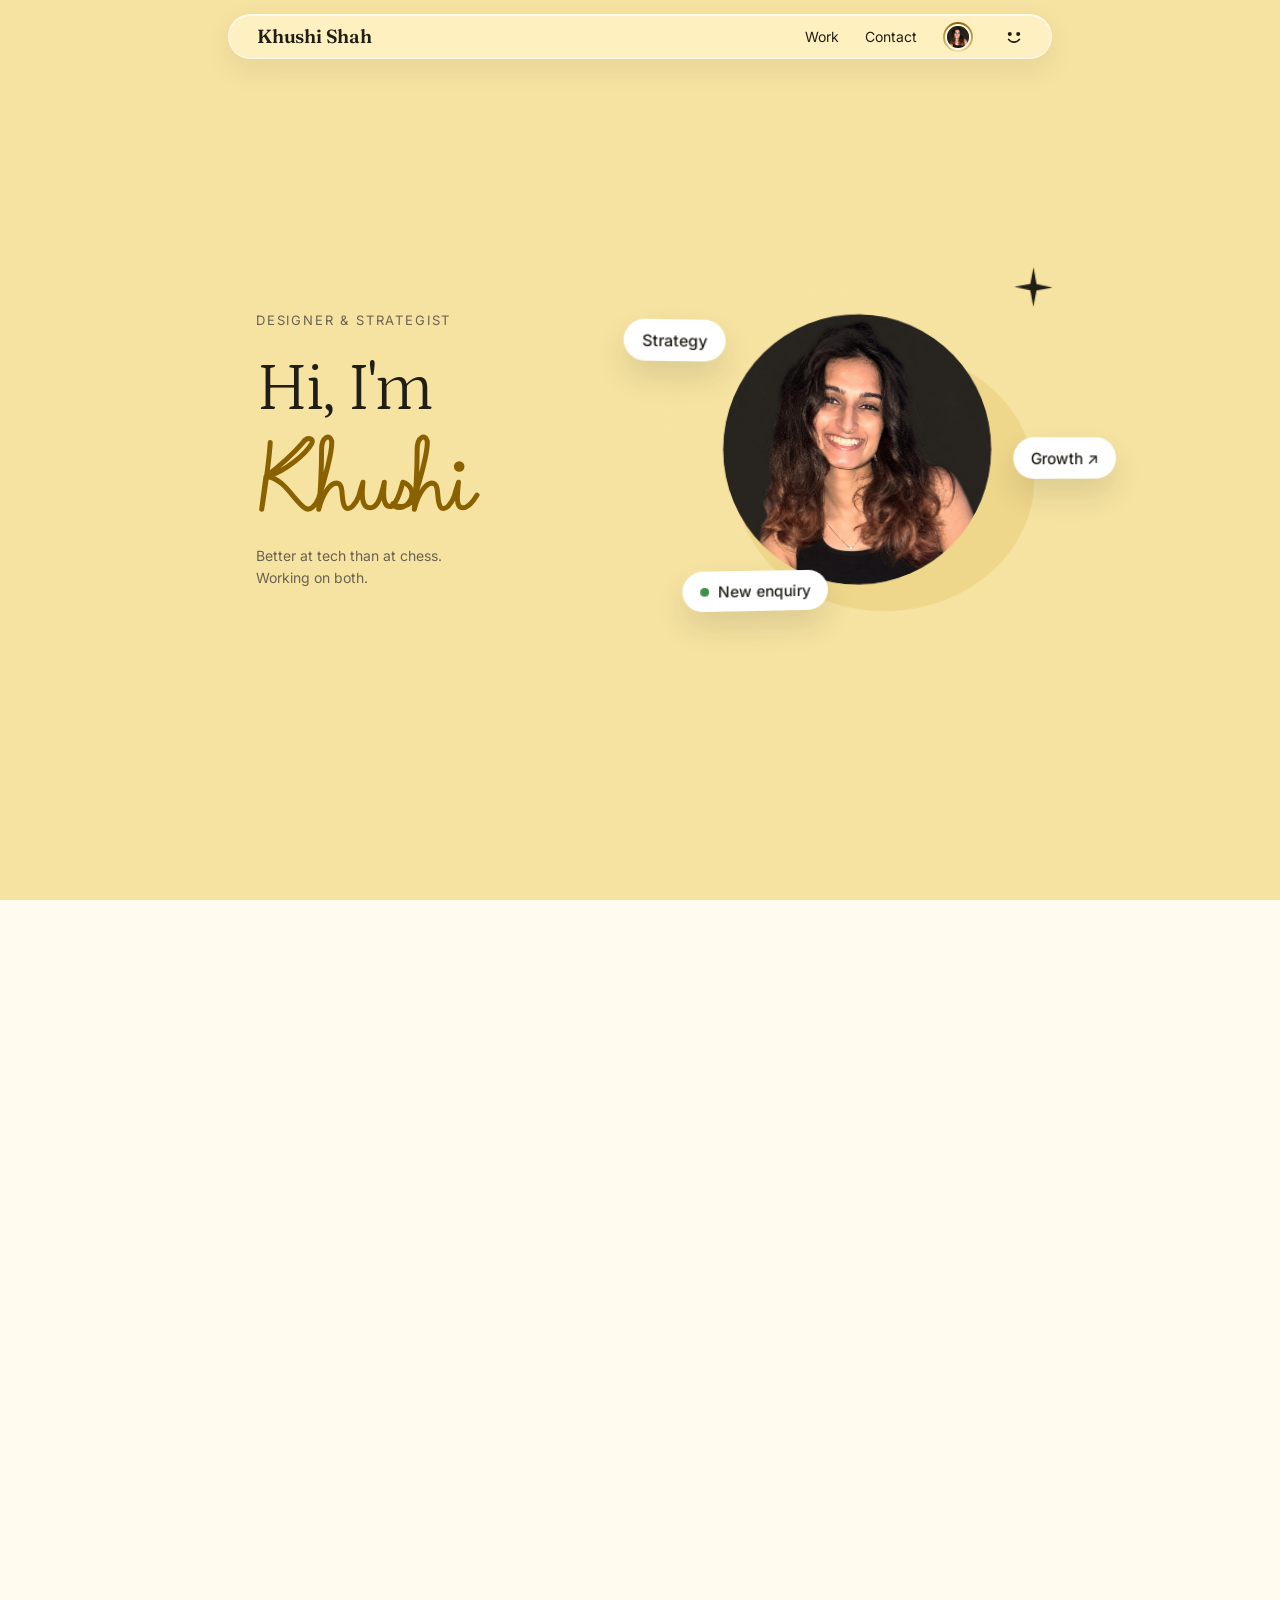
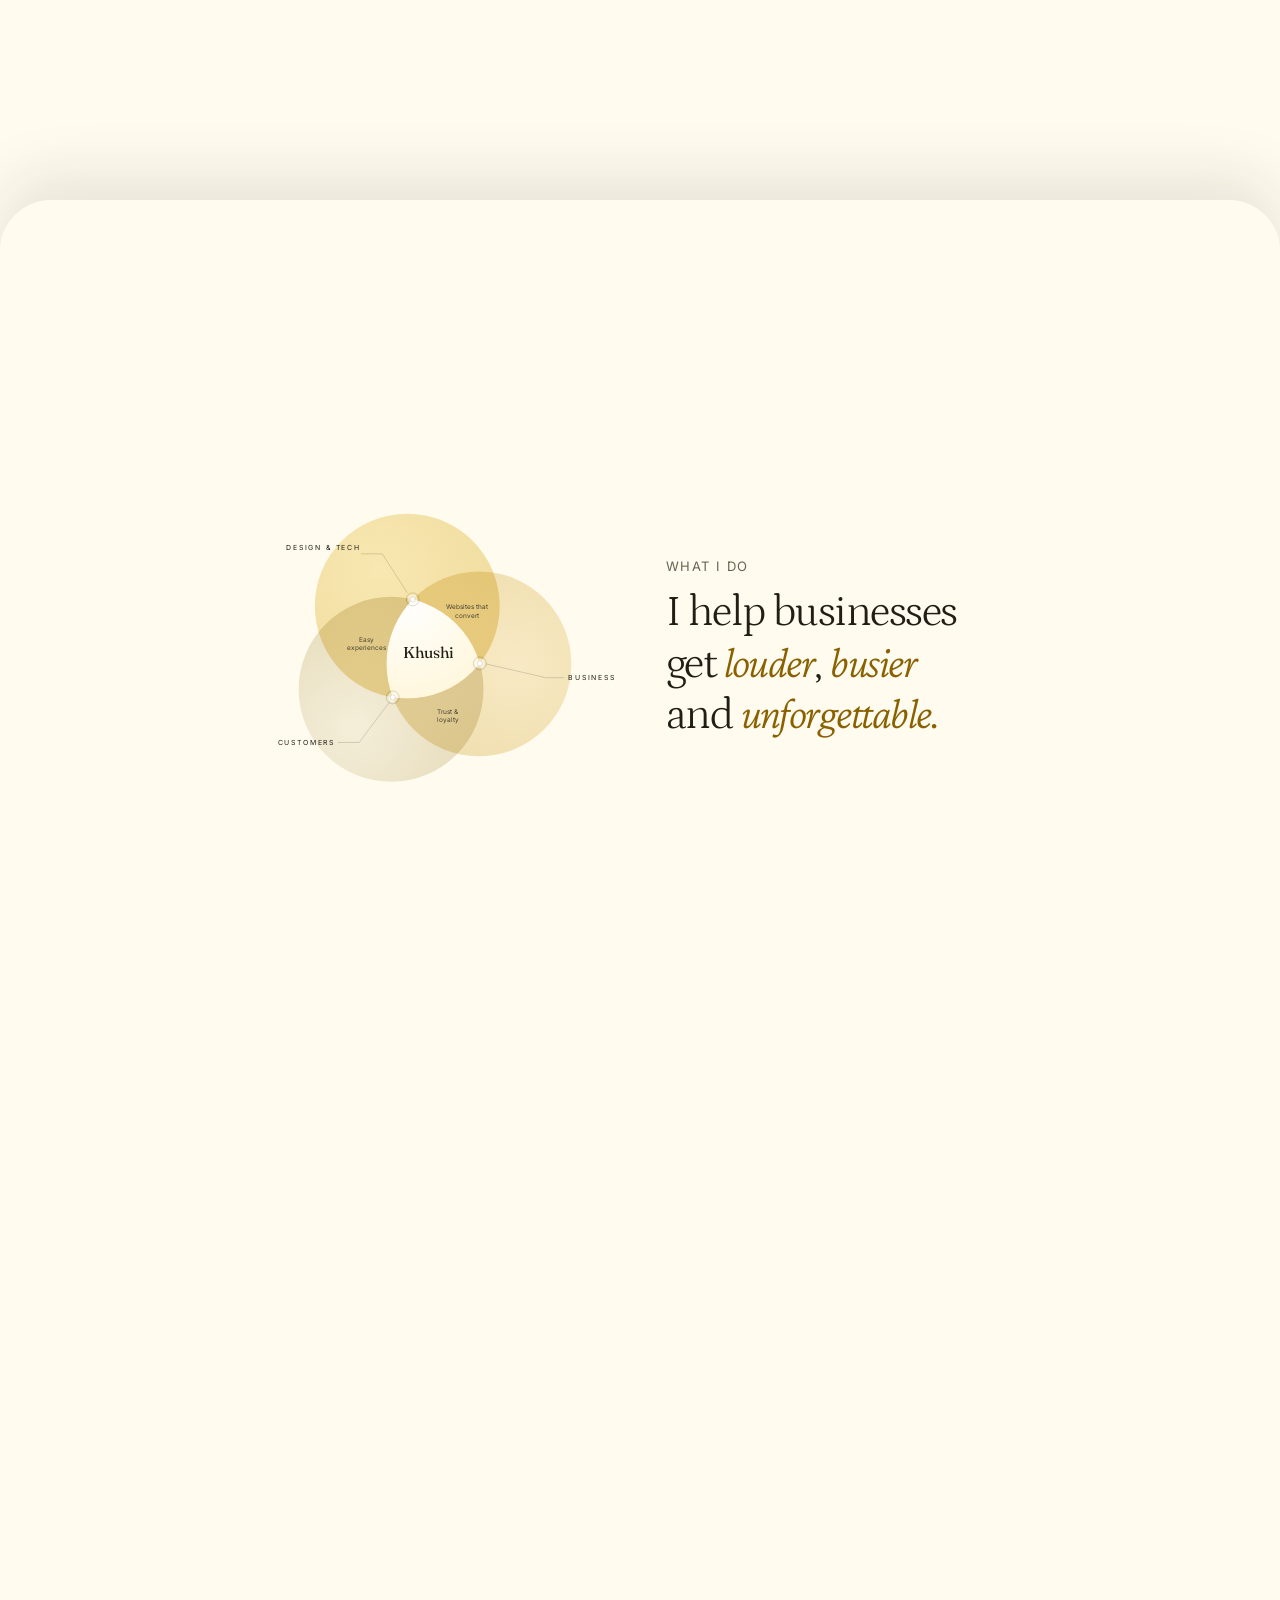
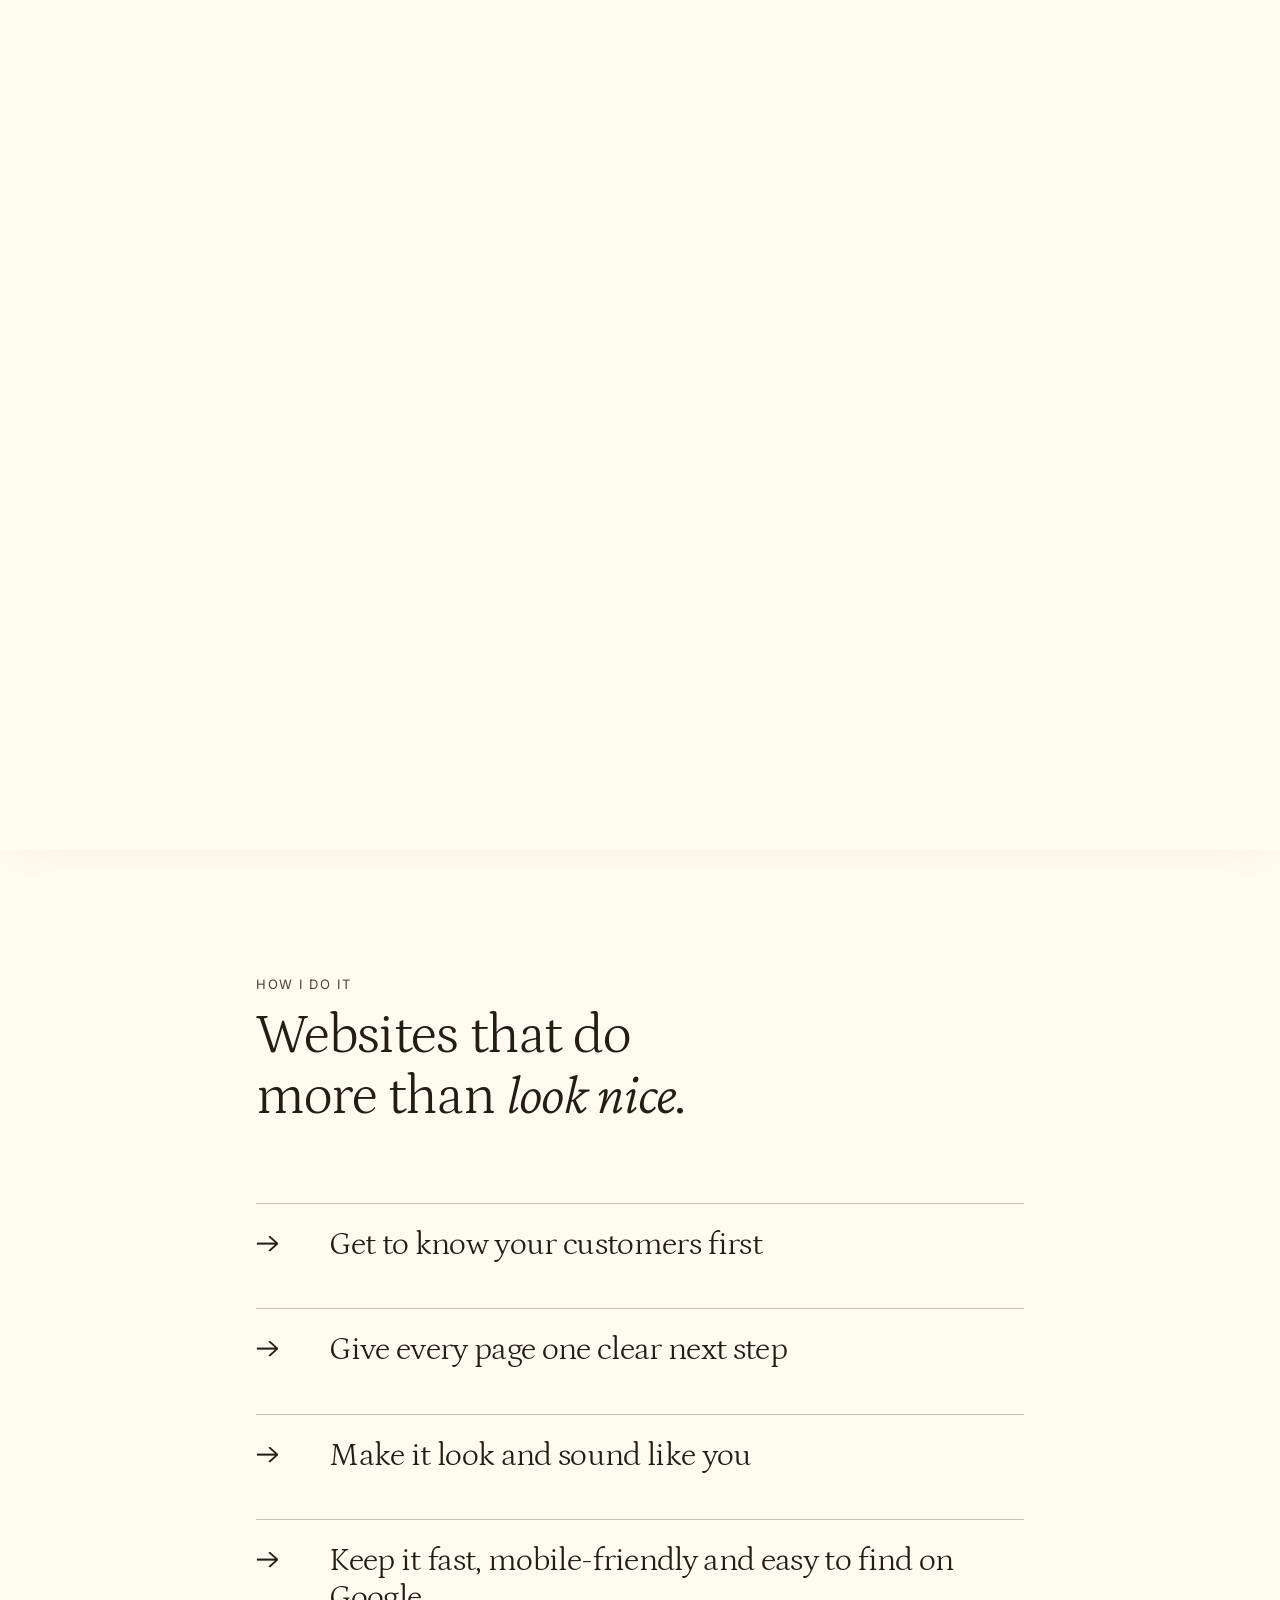
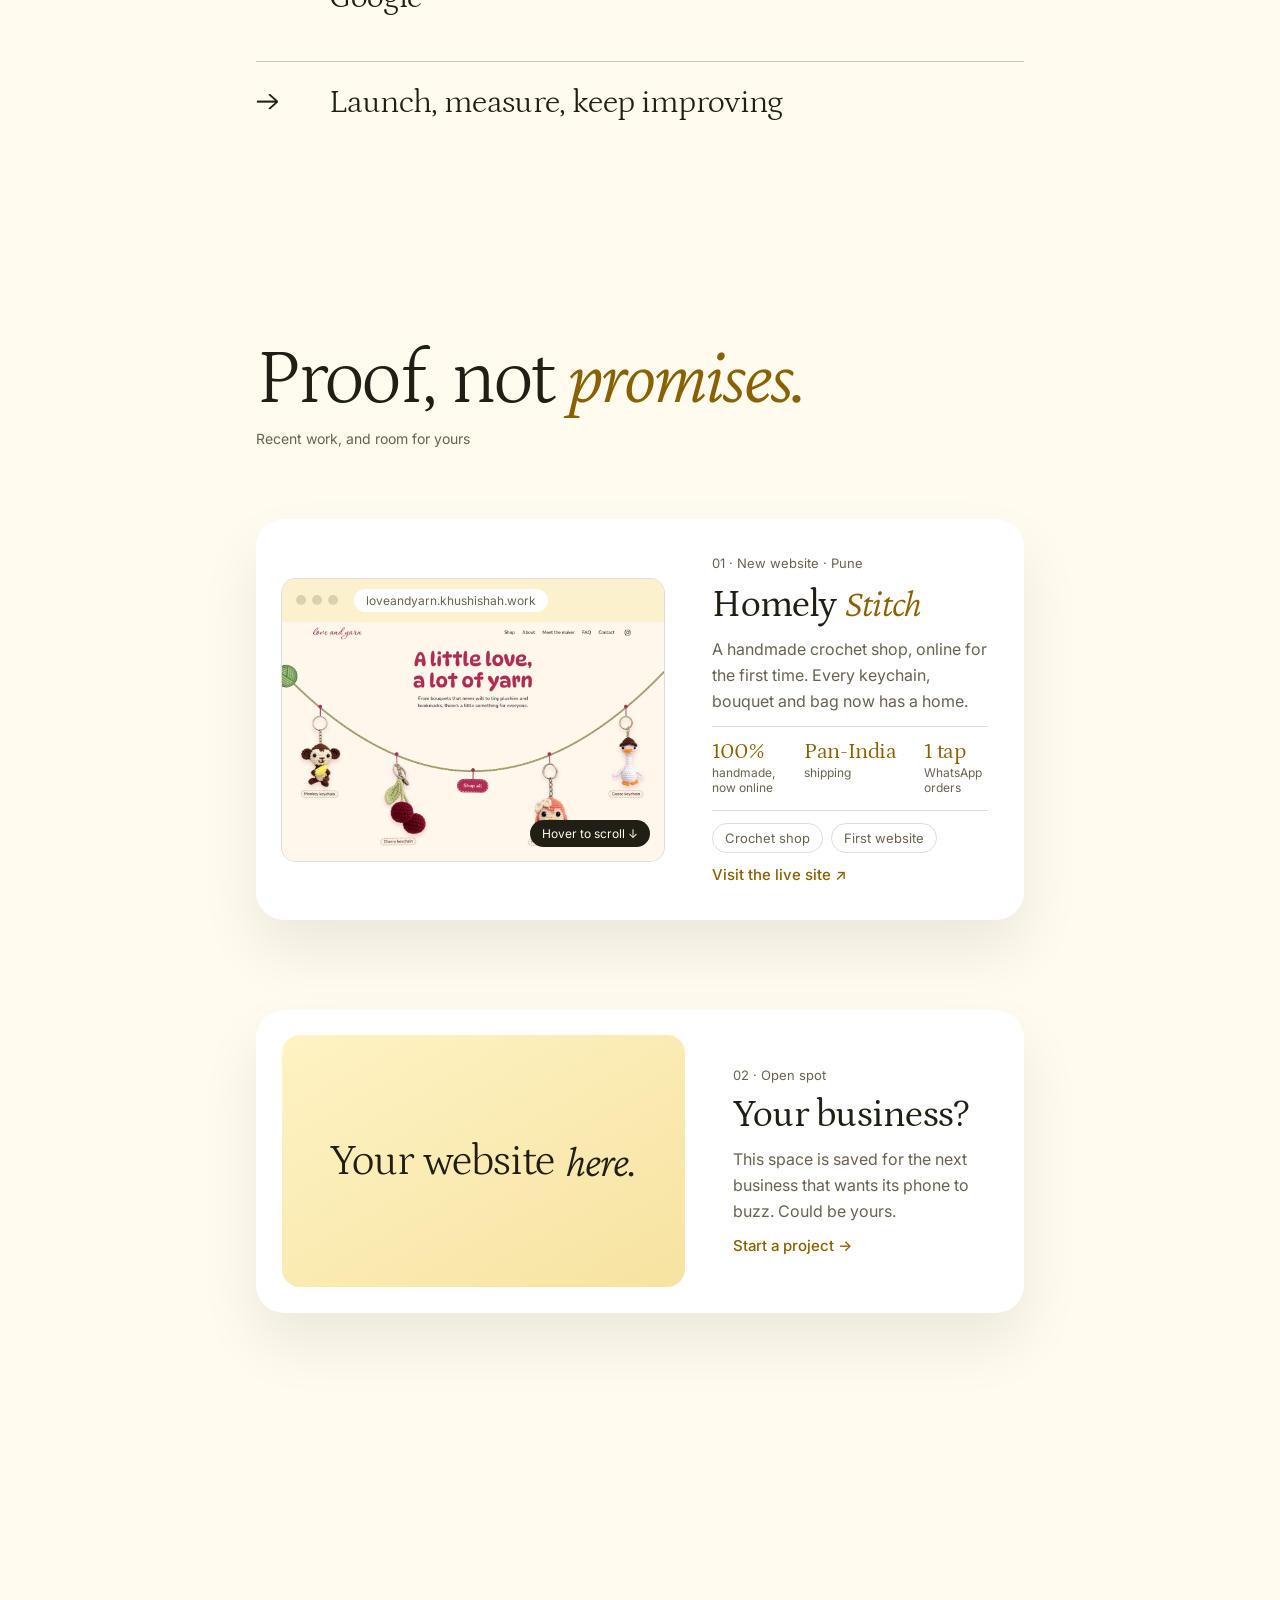
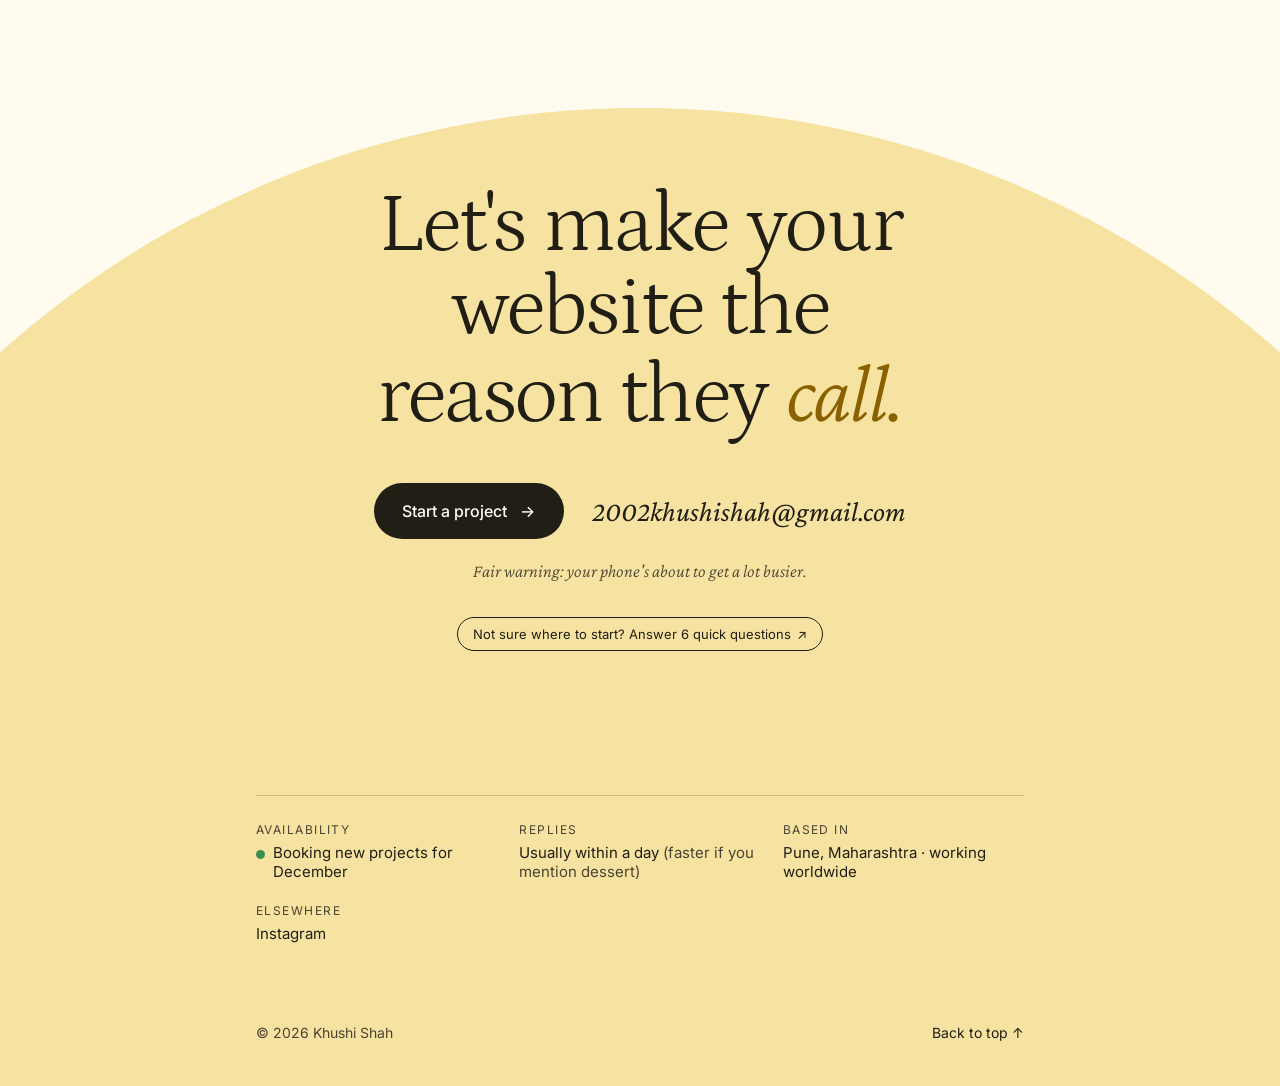
==== commit 662ce0e6: "Link the Homely Stitch card to loveandyarn.khushishah.work khushishah.work now serves this portfolio" ====
--- a/index.html
+++ b/index.html
@@ -149,11 +149,11 @@
       <span style="font-size: 14px; color: var(--soft)">Recent work, and room for yours</span>
     </div>
     <div style="display: flex; flex-direction: column; gap: 10vh">
-      <a href="https://khushishah.work/" target="_blank" rel="noopener" data-cursor="Visit" style="position: sticky; top: 10vh; display: block; text-decoration: none">
+      <a href="https://loveandyarn.khushishah.work/" target="_blank" rel="noopener" data-cursor="Visit" style="position: sticky; top: 10vh; display: block; text-decoration: none">
         <div class="t6y-card" style="border-radius: 28px; background: var(--card); box-shadow: 0 30px 60px rgba(0,0,0,0.08); padding: clamp(16px, 2vw, 26px); display: flex; flex-wrap: wrap; gap: clamp(18px, 3vw, 40px); align-items: center">
           <!-- hovering the card slowly scrolls the whole homepage inside the browser frame -->
           <div class="t6y-tilt t6y-browser" style="flex: 1.5 1 380px">
-            <div class="t6y-bbar" aria-hidden="true"><i></i><i></i><i></i><b>khushishah.work</b></div>
+            <div class="t6y-bbar" aria-hidden="true"><i></i><i></i><i></i><b>loveandyarn.khushishah.work</b></div>
             <div class="t6y-bview"><img src="assets/work/homely-stitch-full.jpg" alt="The Homely Stitch homepage: crochet keychains on a yarn garland, a grid of handmade products, the maker's story and customer reviews" width="1200" height="3000" loading="lazy"><span class="t6y-bhint" aria-hidden="true">Hover to scroll &#8595;</span></div>
           </div>
           <div style="flex: 1 1 240px; display: flex; flex-direction: column; gap: 12px; padding: 10px">
